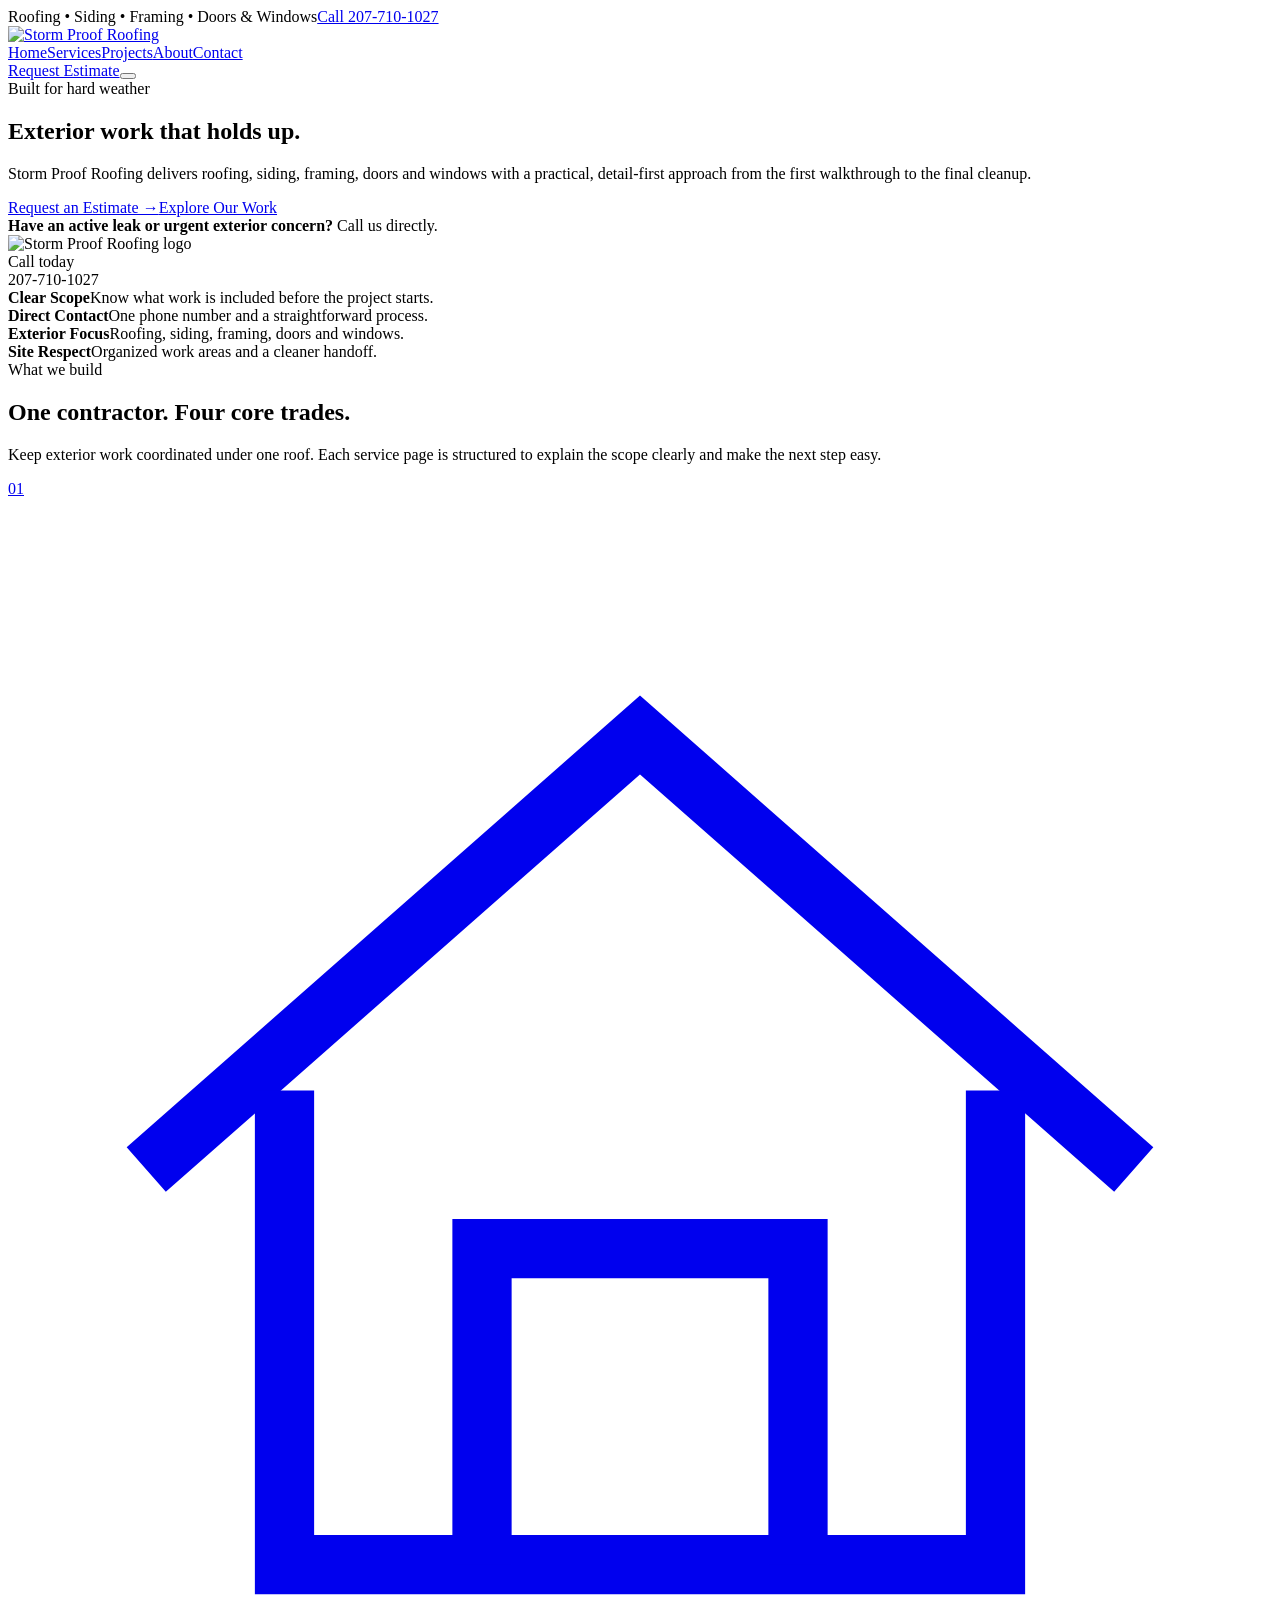
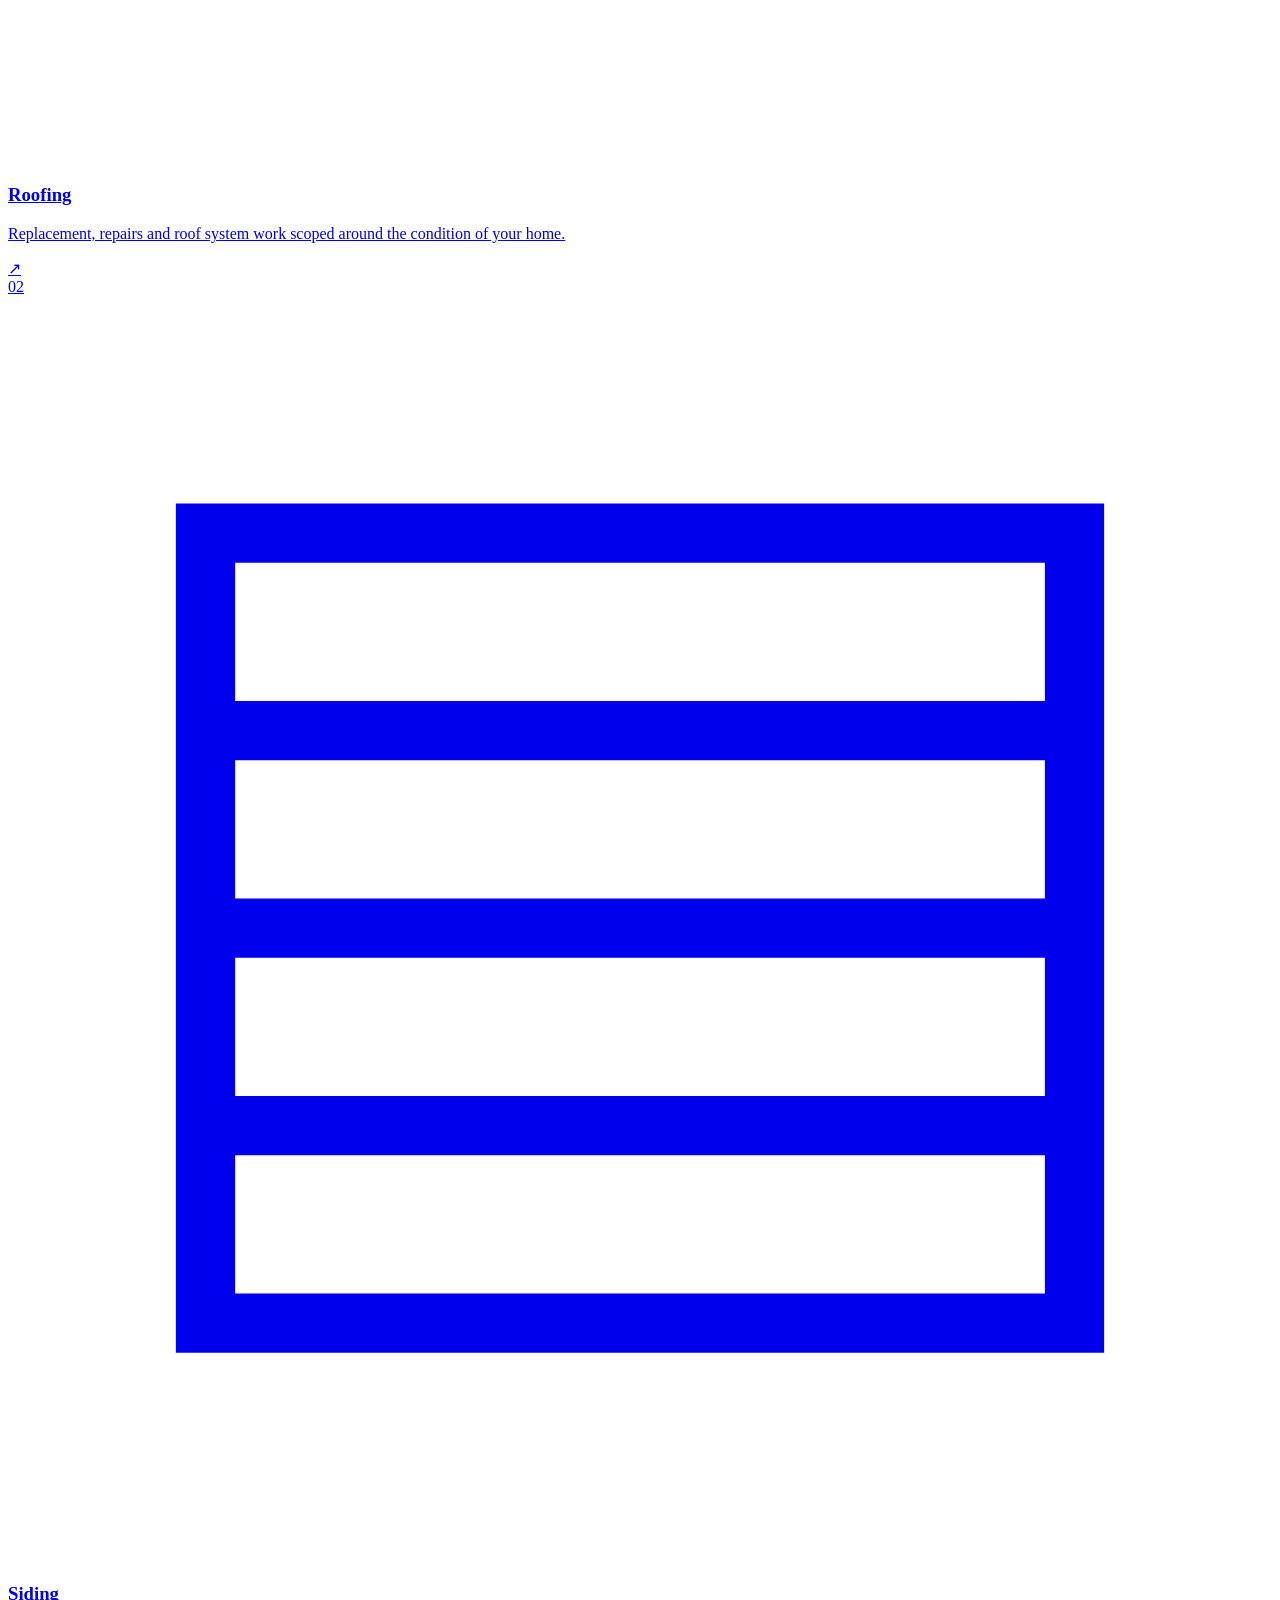
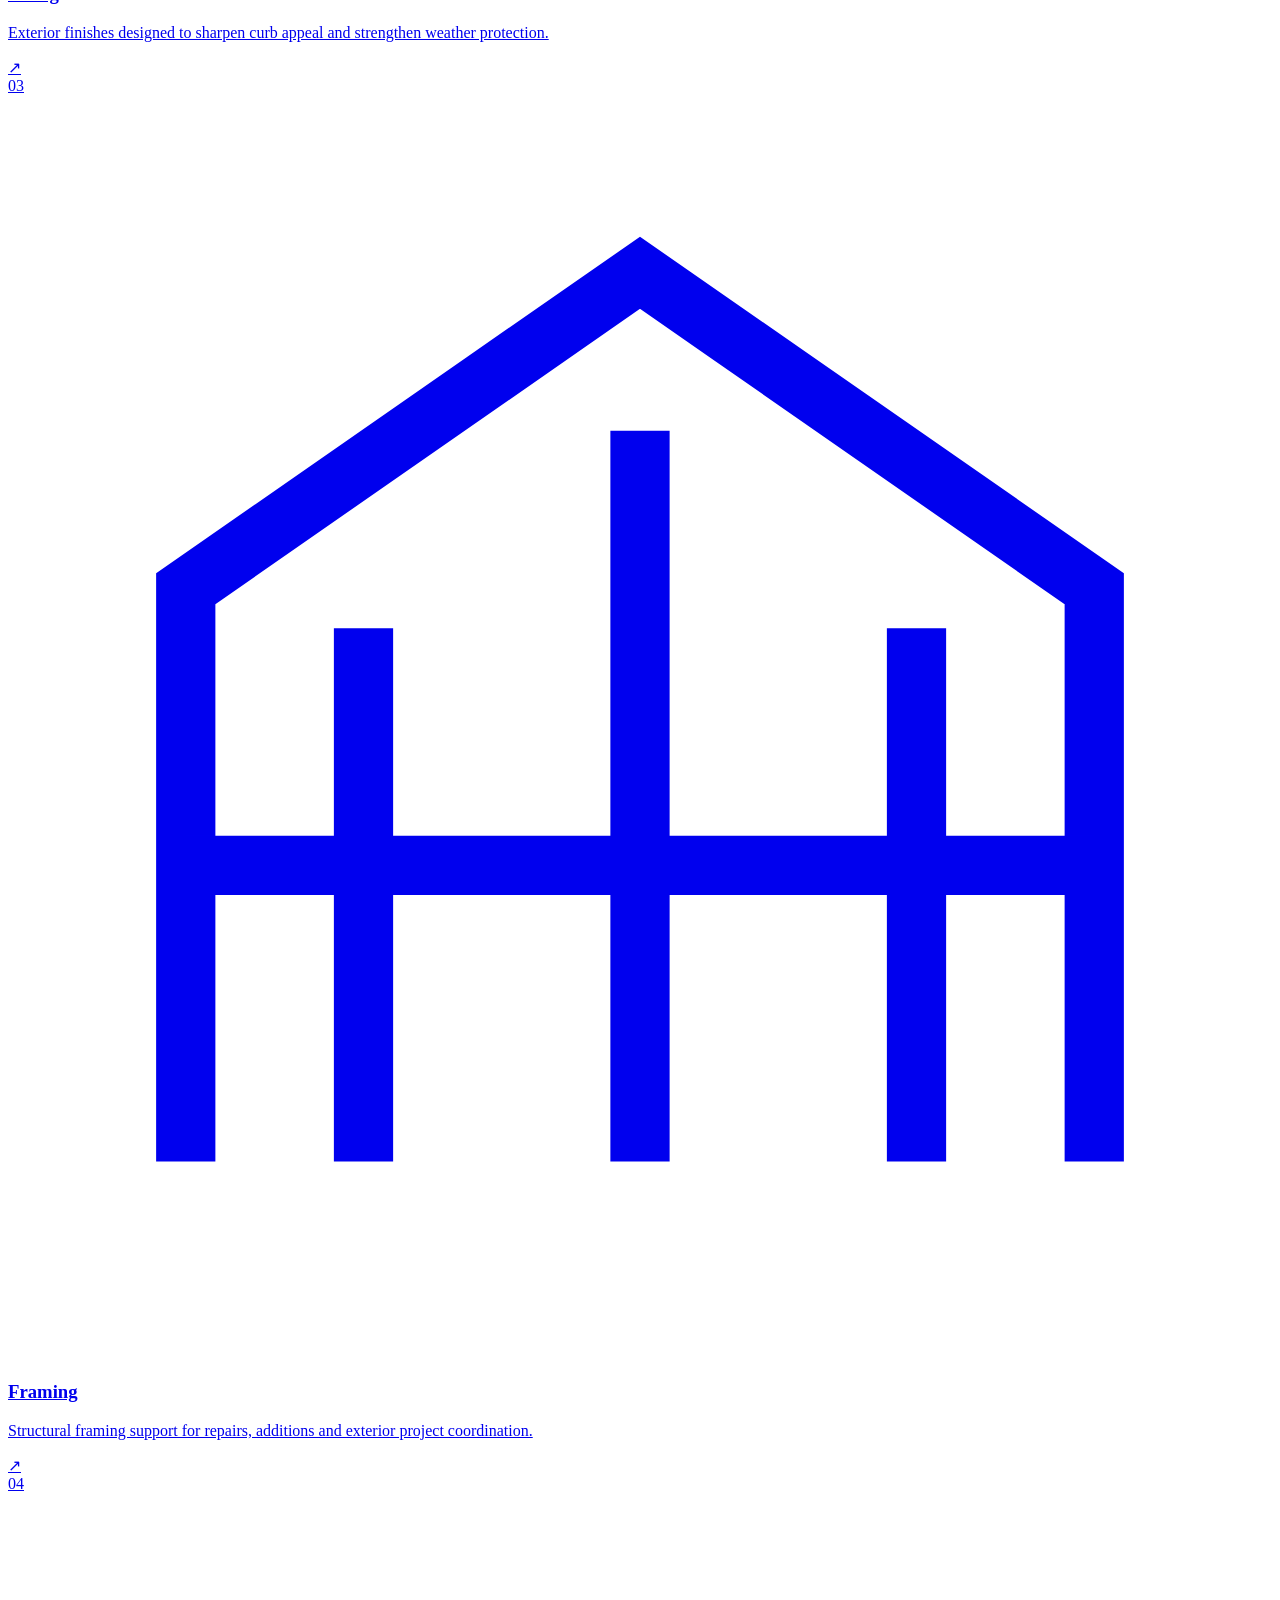
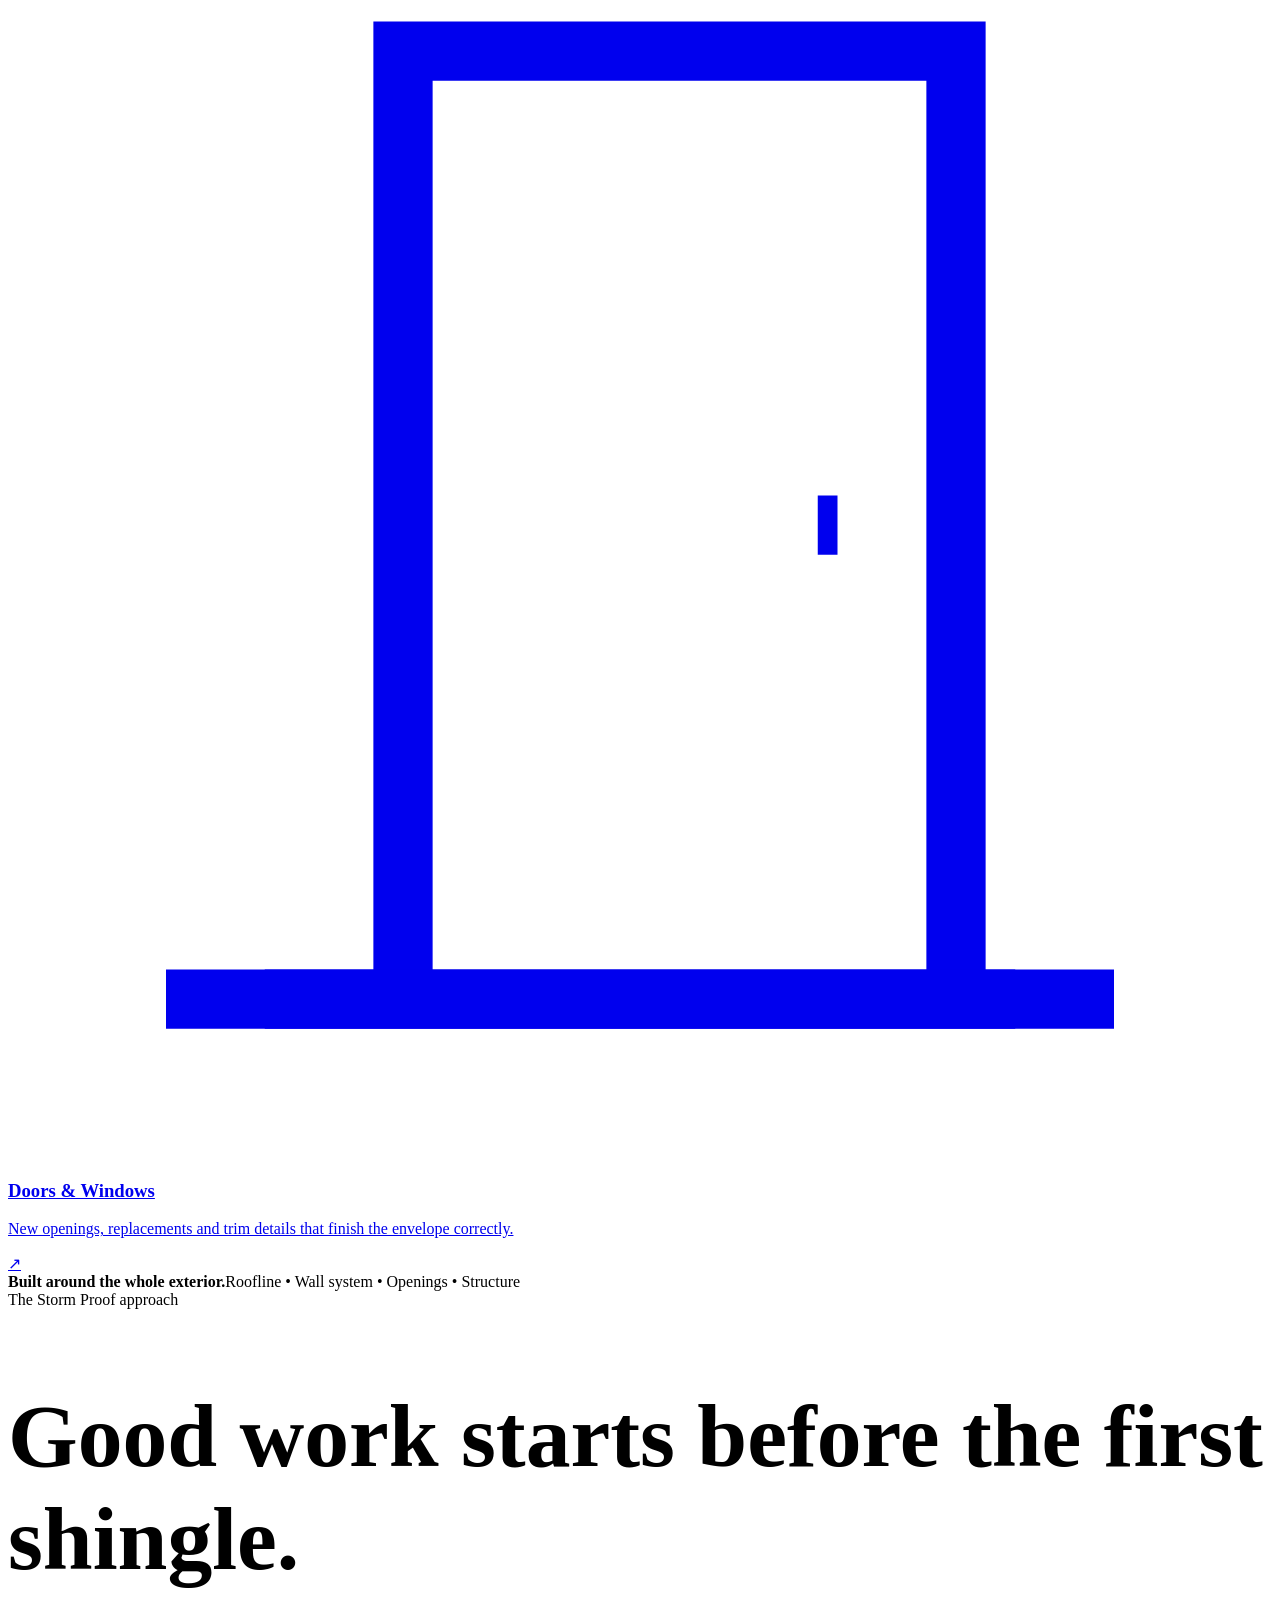
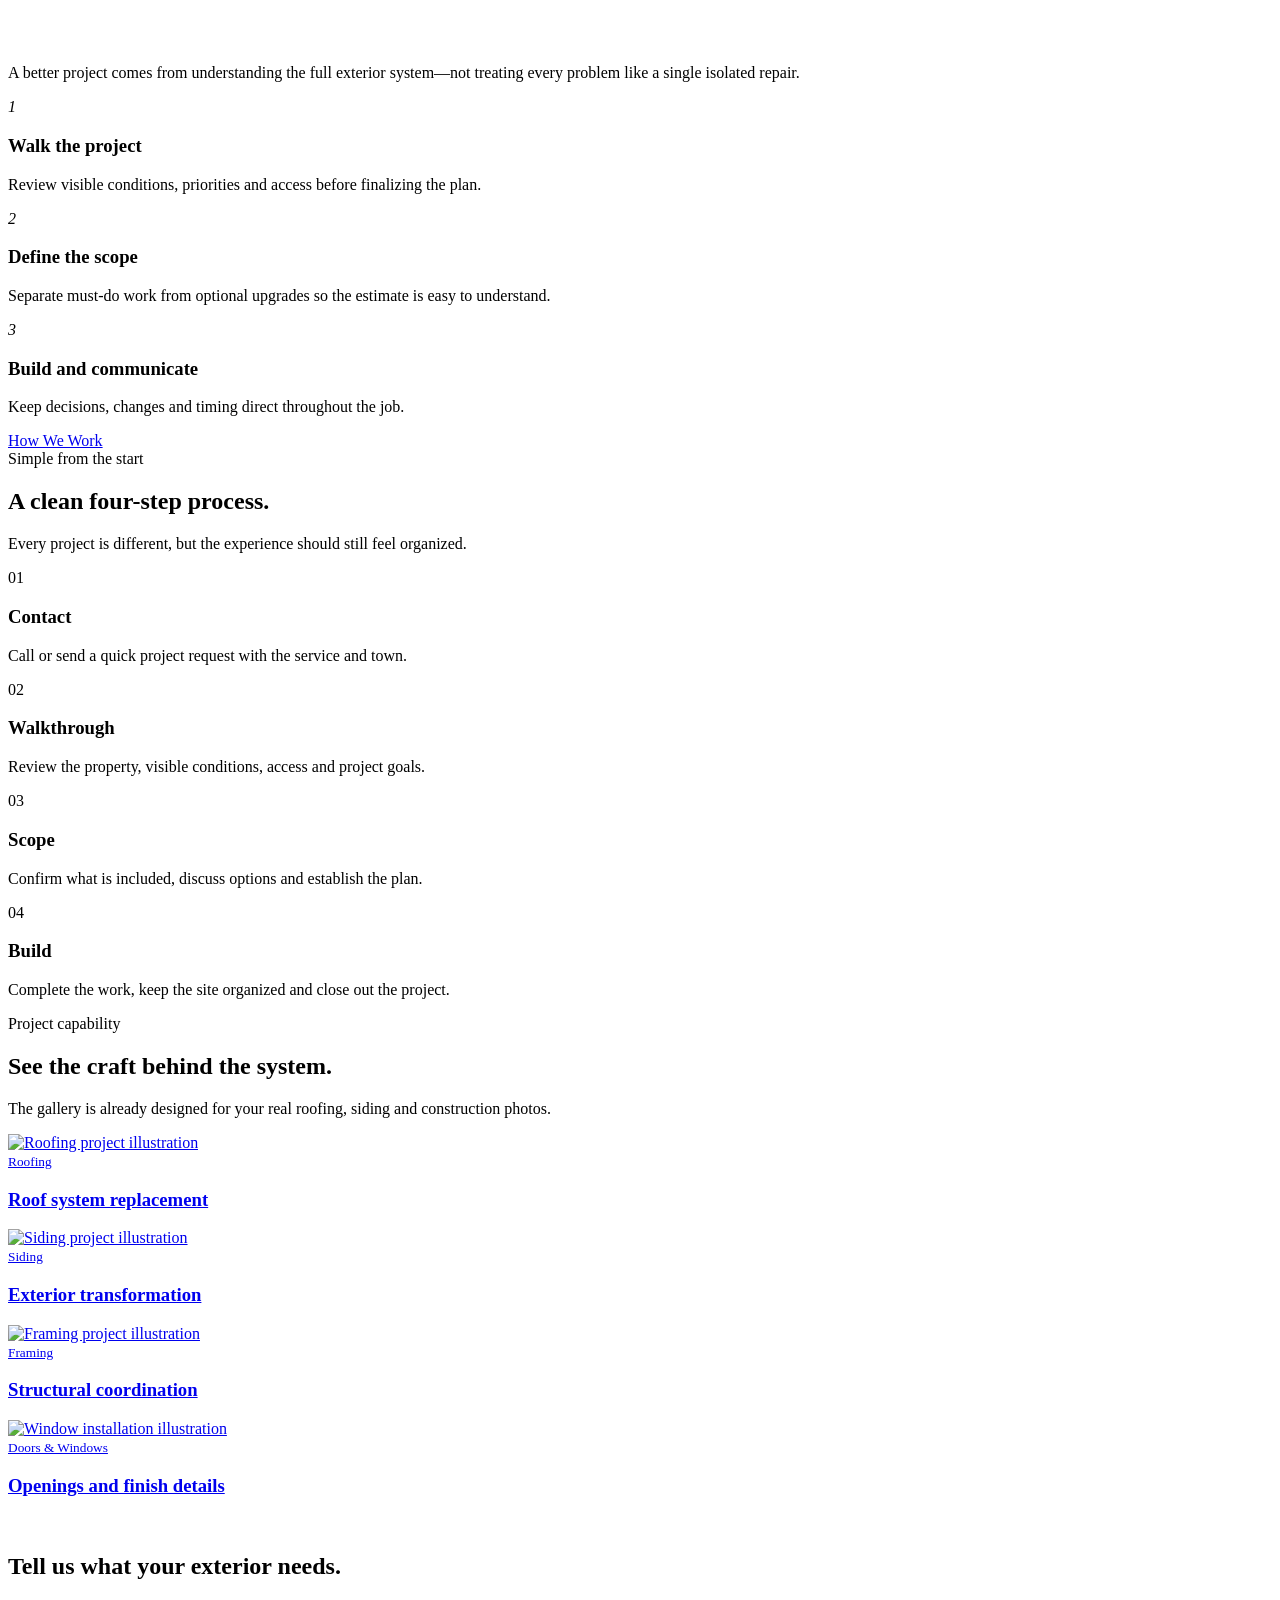
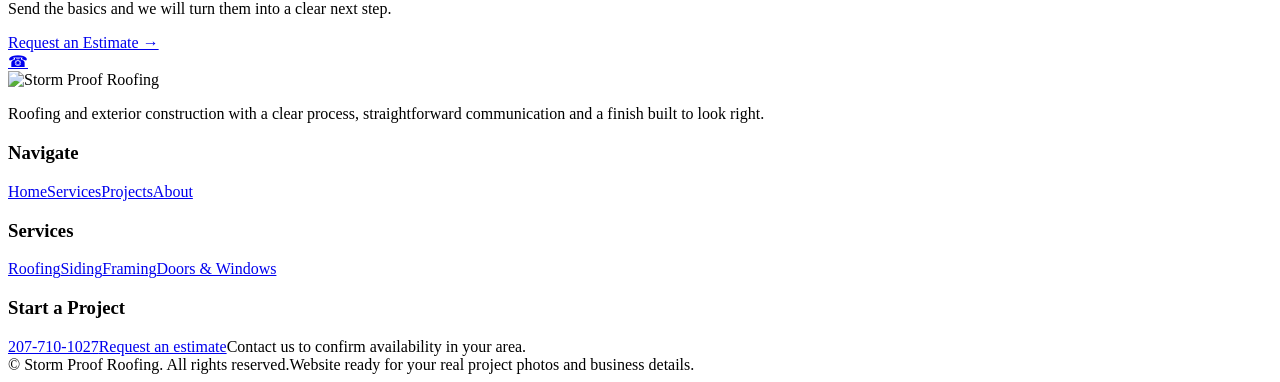
==== index.html @ b7cfe159 "Add files via upload" ====
<!doctype html><html lang="en"><head><meta charset="utf-8"><meta name="viewport" content="width=device-width,initial-scale=1"><meta name="description" content="Storm Proof Roofing — roofing, siding, framing, doors and windows."><title>Storm Proof Roofing | Roofing & Exterior Construction</title><link rel="icon" href="assets/images/favicon.svg" type="image/svg+xml"><link rel="stylesheet" href="assets/css/styles.css"></head><body>
<div class="topbar"><div class="container"><span>Roofing • Siding • Framing • Doors &amp; Windows</span><a href="tel:2077101027">Call 207-710-1027</a></div></div>
<header class="site-header"><div class="container nav">
<a class="brand" href="index.html"><img src="assets/images/storm-proof-logo.png" alt="Storm Proof Roofing"></a>
<nav class="nav-links" aria-label="Primary navigation"><a href="index.html">Home</a><a href="services.html">Services</a><a href="projects.html">Projects</a><a href="about.html">About</a><a href="contact.html">Contact</a></nav>
<div class="nav-cta"><a class="btn btn-primary" href="quote.html">Request Estimate</a><button class="menu-toggle" aria-label="Open menu"><span></span><span></span><span></span></button></div>
</div></header>
<main>
<section class="hero"><div class="container hero-grid"><div class="reveal"><span class="eyebrow">Built for hard weather</span><h1 class="display">Exterior work that <span class="accent">holds up.</span></h1><p class="lead">Storm Proof Roofing delivers roofing, siding, framing, doors and windows with a practical, detail-first approach from the first walkthrough to the final cleanup.</p><div class="hero-actions"><a class="btn btn-primary" href="quote.html">Request an Estimate →</a><a class="btn btn-ghost" href="projects.html">Explore Our Work</a></div><div class="hero-note"><span class="dot"></span><span><b>Have an active leak or urgent exterior concern?</b> Call us directly.</span></div></div><div class="hero-mark reveal"><img src="assets/images/storm-proof-logo.png" alt="Storm Proof Roofing logo"><div class="hero-badge">Call today<br>207-710-1027</div></div></div></section>
<section class="trustbar"><div class="container trust-grid"><div class="trust-item"><strong>Clear Scope</strong><span>Know what work is included before the project starts.</span></div><div class="trust-item"><strong>Direct Contact</strong><span>One phone number and a straightforward process.</span></div><div class="trust-item"><strong>Exterior Focus</strong><span>Roofing, siding, framing, doors and windows.</span></div><div class="trust-item"><strong>Site Respect</strong><span>Organized work areas and a cleaner handoff.</span></div></div></section>
<section class="section"><div class="container"><div class="section-head reveal"><div><span class="eyebrow">What we build</span><h2 class="display">One contractor. <span class="accent">Four core trades.</span></h2></div><p>Keep exterior work coordinated under one roof. Each service page is structured to explain the scope clearly and make the next step easy.</p></div><div class="card-grid">
<a class="service-card reveal" href="services.html#roofing"><div class="number">01</div><svg viewBox="0 0 64 64" fill="none" stroke="currentColor" stroke-width="3"><path d="M7 34 32 12l25 22"/><path d="M14 30v24h36V30"/><path d="M24 54V38h16v16"/></svg><h3>Roofing</h3><p>Replacement, repairs and roof system work scoped around the condition of your home.</p><span class="arrow">↗</span></a>
<a class="service-card reveal" href="services.html#siding"><div class="number">02</div><svg viewBox="0 0 64 64" fill="none" stroke="currentColor" stroke-width="3"><path d="M10 12h44v40H10z"/><path d="M10 22h44M10 32h44M10 42h44"/></svg><h3>Siding</h3><p>Exterior finishes designed to sharpen curb appeal and strengthen weather protection.</p><span class="arrow">↗</span></a>
<a class="service-card reveal" href="services.html#framing"><div class="number">03</div><svg viewBox="0 0 64 64" fill="none" stroke="currentColor" stroke-width="3"><path d="M9 54V25L32 9l23 16v29"/><path d="M18 54V27M32 54V17M46 54V27M9 39h46"/></svg><h3>Framing</h3><p>Structural framing support for repairs, additions and exterior project coordination.</p><span class="arrow">↗</span></a>
<a class="service-card reveal" href="services.html#openings"><div class="number">04</div><svg viewBox="0 0 64 64" fill="none" stroke="currentColor" stroke-width="3"><path d="M13 56h38M20 56V8h28v48"/><path d="M41 32h1"/><path d="M8 56h48"/></svg><h3>Doors &amp; Windows</h3><p>New openings, replacements and trim details that finish the envelope correctly.</p><span class="arrow">↗</span></a>
</div></div></section>
<section class="section-sm"><div class="container split"><div class="visual-panel reveal"><div class="visual-label"><strong>Built around the whole exterior.</strong><span>Roofline • Wall system • Openings • Structure</span></div></div><div class="reveal"><span class="eyebrow">The Storm Proof approach</span><h2 class="display" style="font-size:clamp(3.8rem,7vw,6.5rem)">Good work starts before the first shingle.</h2><p class="muted">A better project comes from understanding the full exterior system—not treating every problem like a single isolated repair.</p><div class="feature-list"><div class="feature"><i>1</i><div><h3>Walk the project</h3><p>Review visible conditions, priorities and access before finalizing the plan.</p></div></div><div class="feature"><i>2</i><div><h3>Define the scope</h3><p>Separate must-do work from optional upgrades so the estimate is easy to understand.</p></div></div><div class="feature"><i>3</i><div><h3>Build and communicate</h3><p>Keep decisions, changes and timing direct throughout the job.</p></div></div></div><a class="btn btn-ghost" href="about.html">How We Work</a></div></div></section>
<section class="section process"><div class="container"><div class="section-head reveal"><div><span class="eyebrow">Simple from the start</span><h2 class="display">A clean four-step process.</h2></div><p>Every project is different, but the experience should still feel organized.</p></div><div class="steps"><div class="step reveal"><div class="step-no">01</div><h3>Contact</h3><p>Call or send a quick project request with the service and town.</p></div><div class="step reveal"><div class="step-no">02</div><h3>Walkthrough</h3><p>Review the property, visible conditions, access and project goals.</p></div><div class="step reveal"><div class="step-no">03</div><h3>Scope</h3><p>Confirm what is included, discuss options and establish the plan.</p></div><div class="step reveal"><div class="step-no">04</div><h3>Build</h3><p>Complete the work, keep the site organized and close out the project.</p></div></div></div></section>
<section class="section"><div class="container"><div class="section-head reveal"><div><span class="eyebrow">Project capability</span><h2 class="display">See the <span class="accent">craft behind the system.</span></h2></div><p>The gallery is already designed for your real roofing, siding and construction photos.</p></div><div class="project-grid"><a href="projects.html" class="project-card large tall reveal"><img src="assets/images/project-roof.svg" alt="Roofing project illustration"><div class="project-copy"><small>Roofing</small><h3>Roof system replacement</h3></div></a><a href="projects.html" class="project-card tall reveal"><img src="assets/images/project-siding.svg" alt="Siding project illustration"><div class="project-copy"><small>Siding</small><h3>Exterior transformation</h3></div></a><a href="projects.html" class="project-card reveal"><img src="assets/images/project-framing.svg" alt="Framing project illustration"><div class="project-copy"><small>Framing</small><h3>Structural coordination</h3></div></a><a href="projects.html" class="project-card large reveal"><img src="assets/images/project-windows.svg" alt="Window installation illustration"><div class="project-copy"><small>Doors &amp; Windows</small><h3>Openings and finish details</h3></div></a></div></div></section>
<section class="section-sm"><div class="container"><div class="callout reveal"><div class="callout-grid"><div><span class="eyebrow" style="color:white">Start with a conversation</span><h2 class="display">Tell us what your exterior needs.</h2><p>Send the basics and we will turn them into a clear next step.</p></div><a class="btn btn-dark" href="quote.html">Request an Estimate →</a></div></div></div></section>
</main>
<a class="floating-call" href="tel:2077101027" aria-label="Call Storm Proof Roofing">☎</a>
<footer class="footer"><div class="container"><div class="footer-grid">
<div><img class="footer-logo" src="assets/images/storm-proof-logo.png" alt="Storm Proof Roofing"><p>Roofing and exterior construction with a clear process, straightforward communication and a finish built to look right.</p></div>
<div><h3>Navigate</h3><div class="footer-links"><a href="index.html">Home</a><a href="services.html">Services</a><a href="projects.html">Projects</a><a href="about.html">About</a></div></div>
<div><h3>Services</h3><div class="footer-links"><a href="services.html#roofing">Roofing</a><a href="services.html#siding">Siding</a><a href="services.html#framing">Framing</a><a href="services.html#openings">Doors &amp; Windows</a></div></div>
<div><h3>Start a Project</h3><div class="footer-links"><a href="tel:2077101027">207-710-1027</a><a href="quote.html">Request an estimate</a><span>Contact us to confirm availability in your area.</span></div></div>
</div><div class="footer-bottom"><span>© <span data-year></span> Storm Proof Roofing. All rights reserved.</span><span>Website ready for your real project photos and business details.</span></div></div></footer>
<script src="assets/js/main.js"></script></body></html>
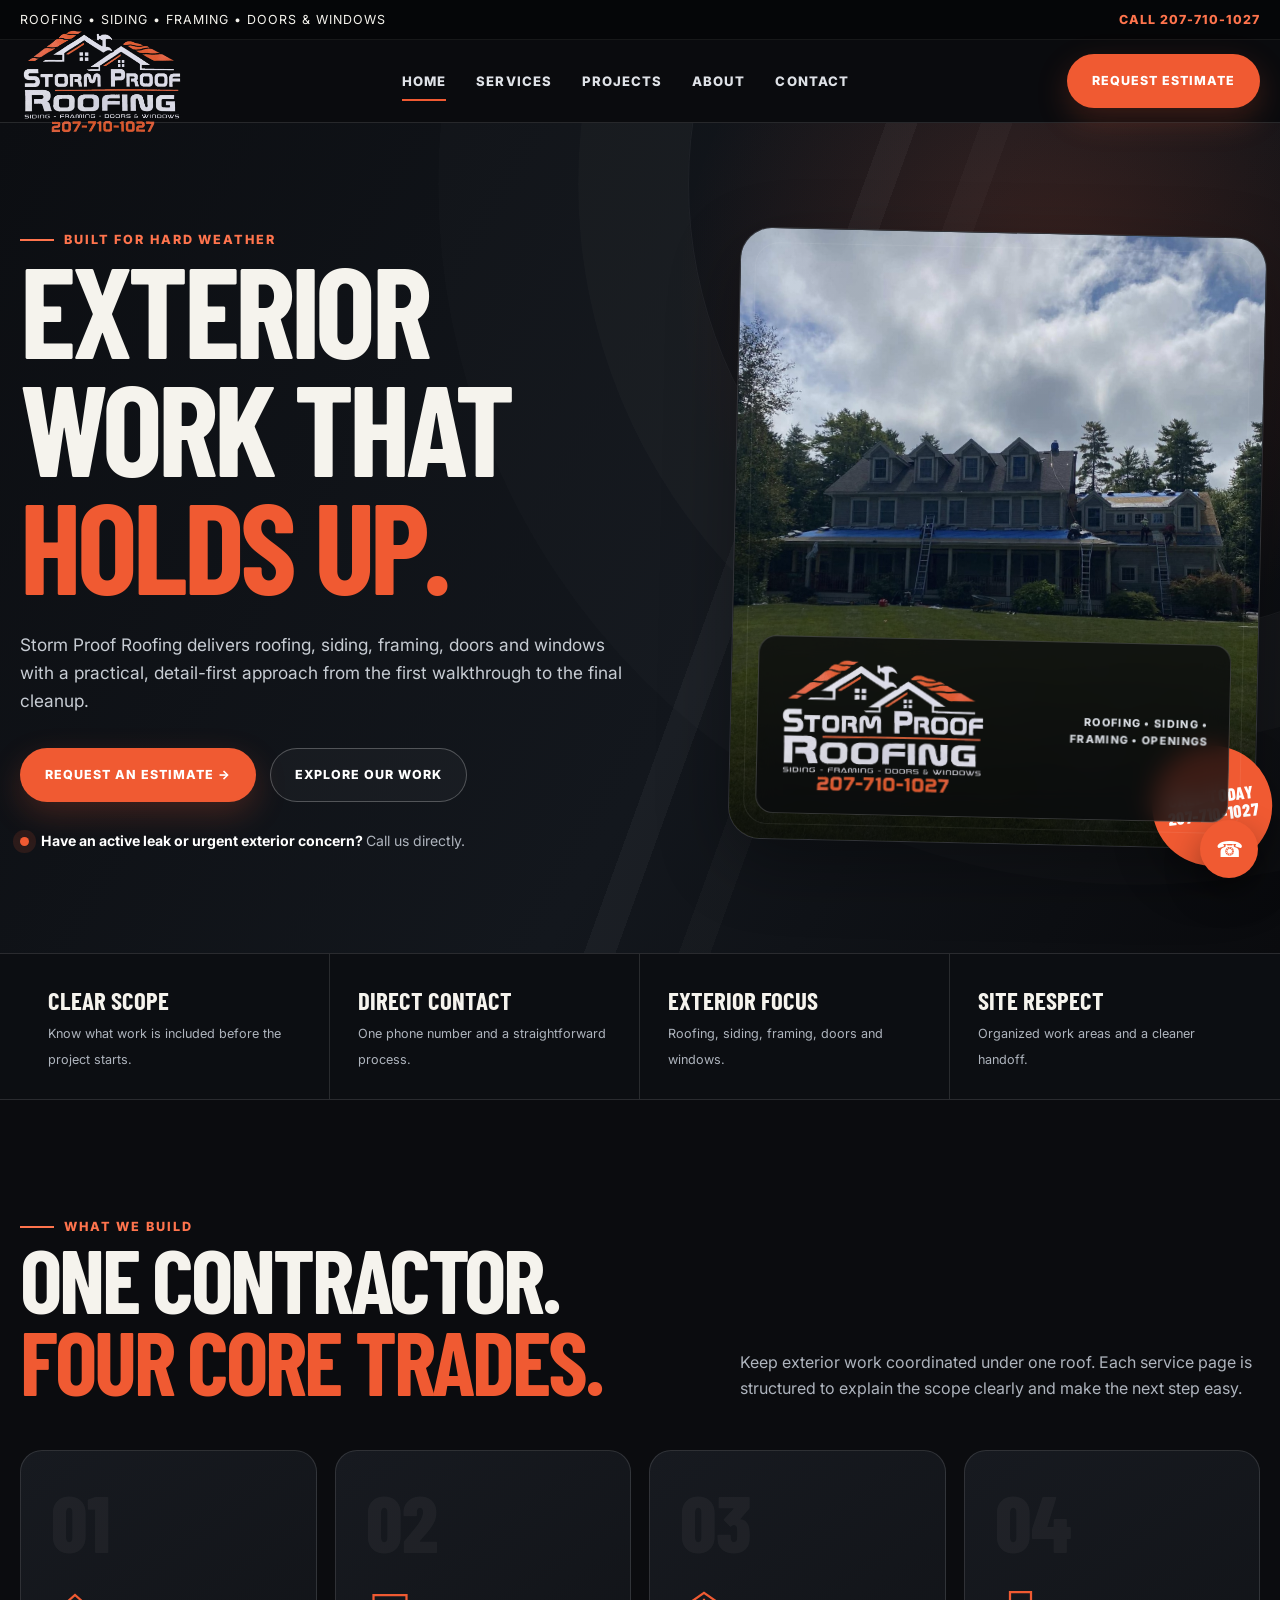
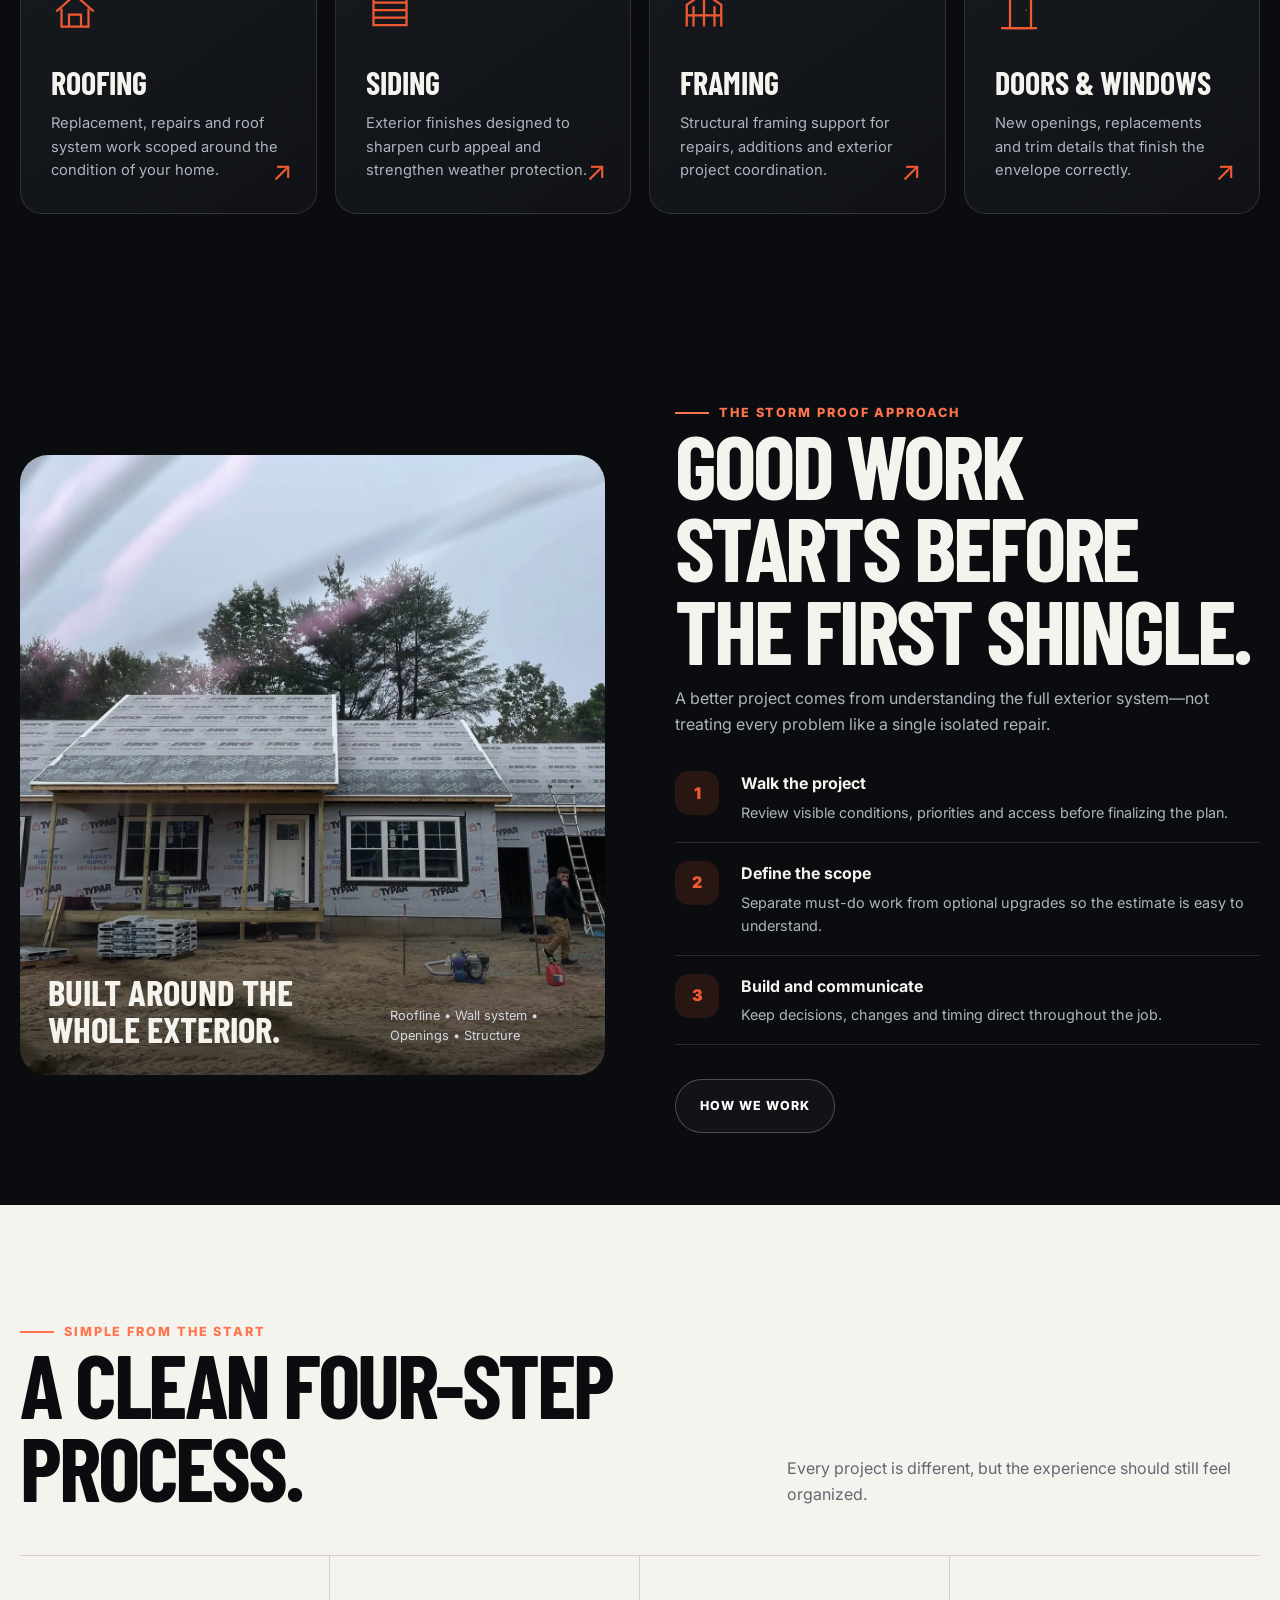
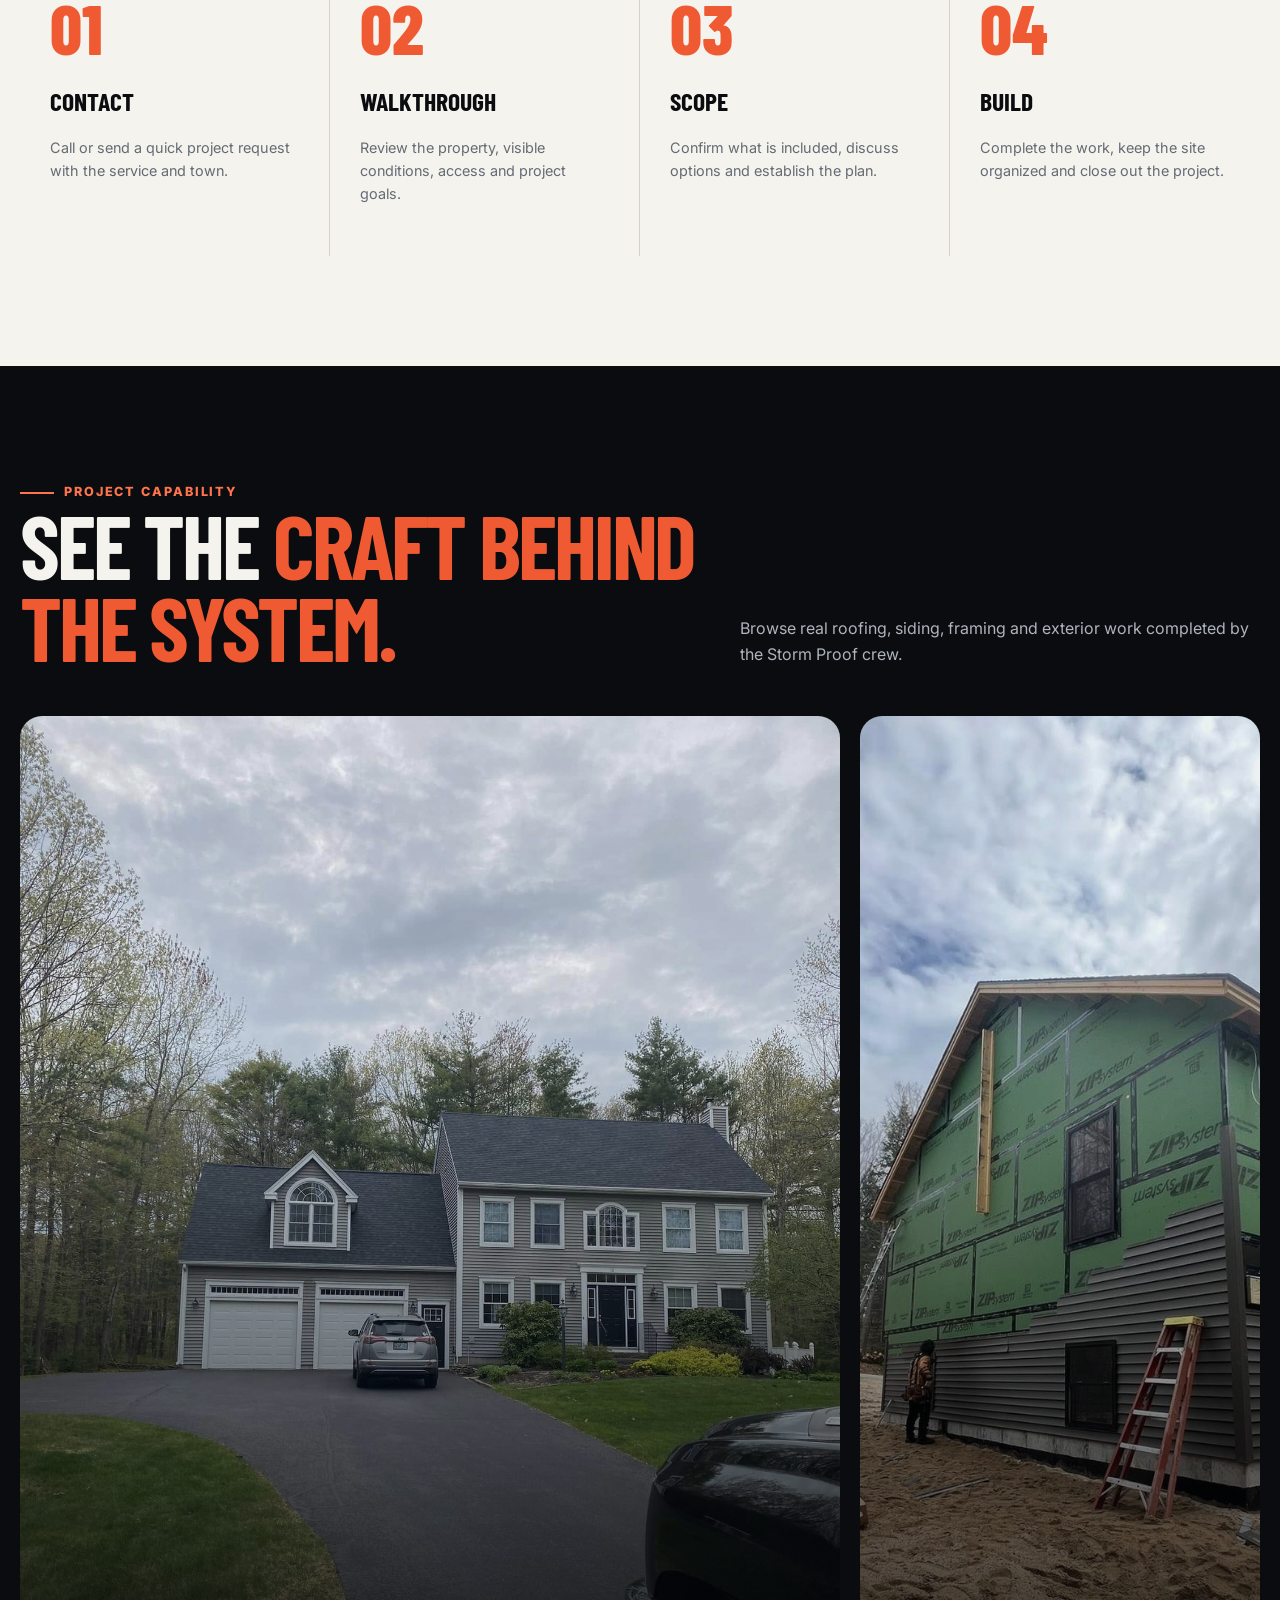
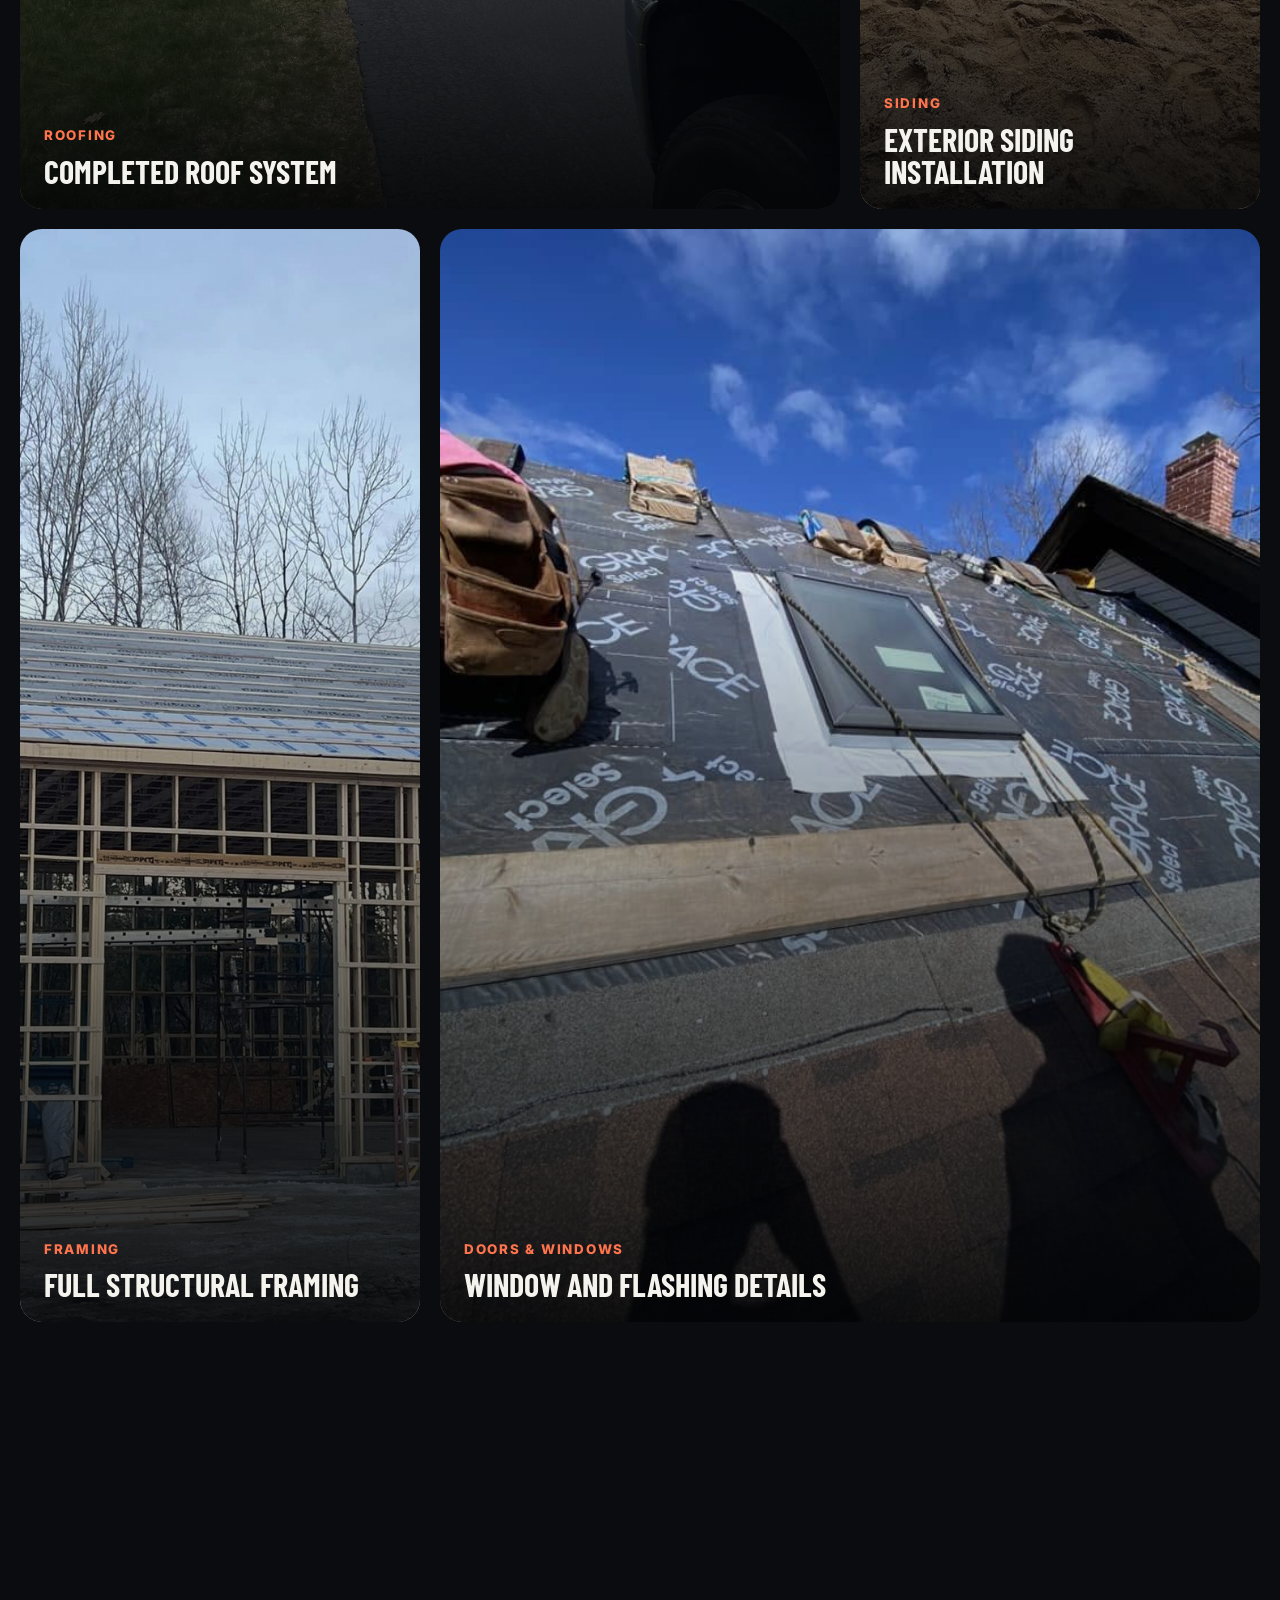
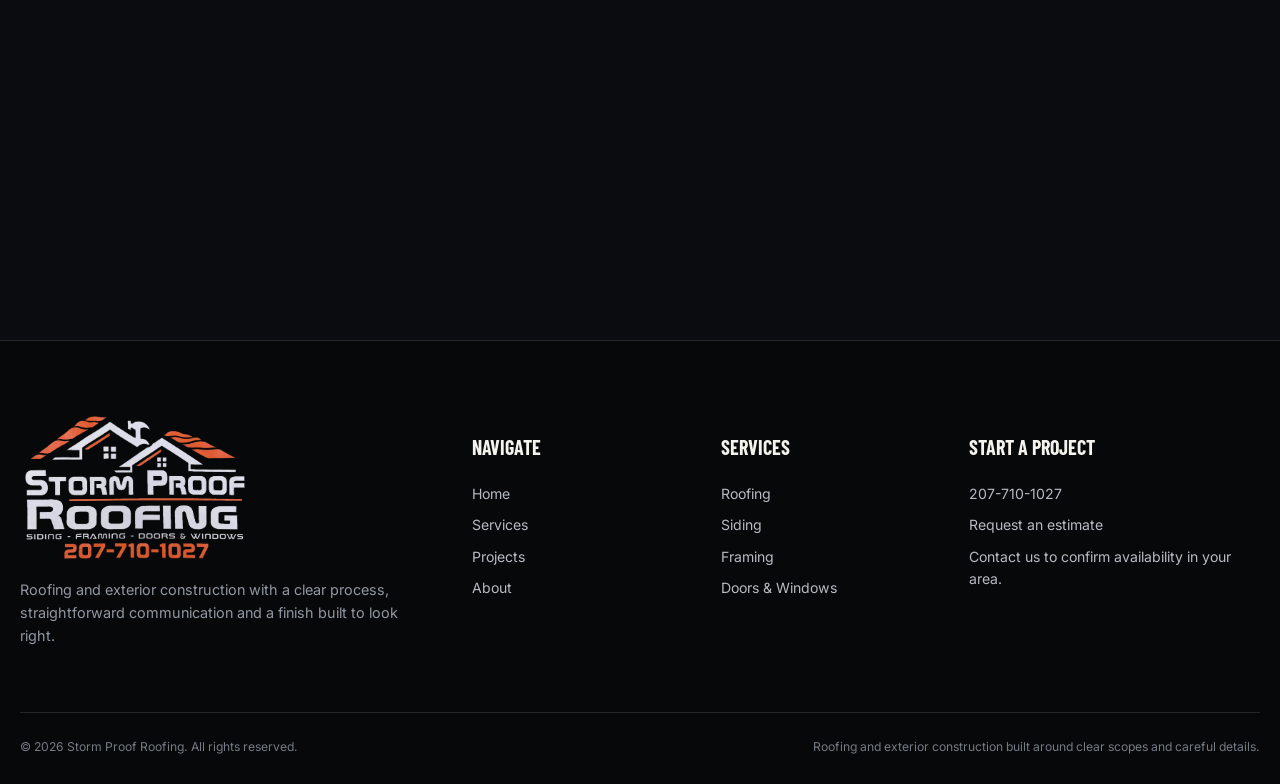
==== commit d704dd31: "Add files via upload" ====
--- a/index.html
+++ b/index.html
@@ -1,29 +1,560 @@
-<!doctype html><html lang="en"><head><meta charset="utf-8"><meta name="viewport" content="width=device-width,initial-scale=1"><meta name="description" content="Storm Proof Roofing — roofing, siding, framing, doors and windows."><title>Storm Proof Roofing | Roofing & Exterior Construction</title><link rel="icon" href="assets/images/favicon.svg" type="image/svg+xml"><link rel="stylesheet" href="assets/css/styles.css"></head><body>
-<div class="topbar"><div class="container"><span>Roofing • Siding • Framing • Doors &amp; Windows</span><a href="tel:2077101027">Call 207-710-1027</a></div></div>
-<header class="site-header"><div class="container nav">
-<a class="brand" href="index.html"><img src="assets/images/storm-proof-logo.png" alt="Storm Proof Roofing"></a>
-<nav class="nav-links" aria-label="Primary navigation"><a href="index.html">Home</a><a href="services.html">Services</a><a href="projects.html">Projects</a><a href="about.html">About</a><a href="contact.html">Contact</a></nav>
-<div class="nav-cta"><a class="btn btn-primary" href="quote.html">Request Estimate</a><button class="menu-toggle" aria-label="Open menu"><span></span><span></span><span></span></button></div>
-</div></header>
-<main>
-<section class="hero"><div class="container hero-grid"><div class="reveal"><span class="eyebrow">Built for hard weather</span><h1 class="display">Exterior work that <span class="accent">holds up.</span></h1><p class="lead">Storm Proof Roofing delivers roofing, siding, framing, doors and windows with a practical, detail-first approach from the first walkthrough to the final cleanup.</p><div class="hero-actions"><a class="btn btn-primary" href="quote.html">Request an Estimate →</a><a class="btn btn-ghost" href="projects.html">Explore Our Work</a></div><div class="hero-note"><span class="dot"></span><span><b>Have an active leak or urgent exterior concern?</b> Call us directly.</span></div></div><div class="hero-mark reveal"><img src="assets/images/storm-proof-logo.png" alt="Storm Proof Roofing logo"><div class="hero-badge">Call today<br>207-710-1027</div></div></div></section>
-<section class="trustbar"><div class="container trust-grid"><div class="trust-item"><strong>Clear Scope</strong><span>Know what work is included before the project starts.</span></div><div class="trust-item"><strong>Direct Contact</strong><span>One phone number and a straightforward process.</span></div><div class="trust-item"><strong>Exterior Focus</strong><span>Roofing, siding, framing, doors and windows.</span></div><div class="trust-item"><strong>Site Respect</strong><span>Organized work areas and a cleaner handoff.</span></div></div></section>
-<section class="section"><div class="container"><div class="section-head reveal"><div><span class="eyebrow">What we build</span><h2 class="display">One contractor. <span class="accent">Four core trades.</span></h2></div><p>Keep exterior work coordinated under one roof. Each service page is structured to explain the scope clearly and make the next step easy.</p></div><div class="card-grid">
-<a class="service-card reveal" href="services.html#roofing"><div class="number">01</div><svg viewBox="0 0 64 64" fill="none" stroke="currentColor" stroke-width="3"><path d="M7 34 32 12l25 22"/><path d="M14 30v24h36V30"/><path d="M24 54V38h16v16"/></svg><h3>Roofing</h3><p>Replacement, repairs and roof system work scoped around the condition of your home.</p><span class="arrow">↗</span></a>
-<a class="service-card reveal" href="services.html#siding"><div class="number">02</div><svg viewBox="0 0 64 64" fill="none" stroke="currentColor" stroke-width="3"><path d="M10 12h44v40H10z"/><path d="M10 22h44M10 32h44M10 42h44"/></svg><h3>Siding</h3><p>Exterior finishes designed to sharpen curb appeal and strengthen weather protection.</p><span class="arrow">↗</span></a>
-<a class="service-card reveal" href="services.html#framing"><div class="number">03</div><svg viewBox="0 0 64 64" fill="none" stroke="currentColor" stroke-width="3"><path d="M9 54V25L32 9l23 16v29"/><path d="M18 54V27M32 54V17M46 54V27M9 39h46"/></svg><h3>Framing</h3><p>Structural framing support for repairs, additions and exterior project coordination.</p><span class="arrow">↗</span></a>
-<a class="service-card reveal" href="services.html#openings"><div class="number">04</div><svg viewBox="0 0 64 64" fill="none" stroke="currentColor" stroke-width="3"><path d="M13 56h38M20 56V8h28v48"/><path d="M41 32h1"/><path d="M8 56h48"/></svg><h3>Doors &amp; Windows</h3><p>New openings, replacements and trim details that finish the envelope correctly.</p><span class="arrow">↗</span></a>
-</div></div></section>
-<section class="section-sm"><div class="container split"><div class="visual-panel reveal"><div class="visual-label"><strong>Built around the whole exterior.</strong><span>Roofline • Wall system • Openings • Structure</span></div></div><div class="reveal"><span class="eyebrow">The Storm Proof approach</span><h2 class="display" style="font-size:clamp(3.8rem,7vw,6.5rem)">Good work starts before the first shingle.</h2><p class="muted">A better project comes from understanding the full exterior system—not treating every problem like a single isolated repair.</p><div class="feature-list"><div class="feature"><i>1</i><div><h3>Walk the project</h3><p>Review visible conditions, priorities and access before finalizing the plan.</p></div></div><div class="feature"><i>2</i><div><h3>Define the scope</h3><p>Separate must-do work from optional upgrades so the estimate is easy to understand.</p></div></div><div class="feature"><i>3</i><div><h3>Build and communicate</h3><p>Keep decisions, changes and timing direct throughout the job.</p></div></div></div><a class="btn btn-ghost" href="about.html">How We Work</a></div></div></section>
-<section class="section process"><div class="container"><div class="section-head reveal"><div><span class="eyebrow">Simple from the start</span><h2 class="display">A clean four-step process.</h2></div><p>Every project is different, but the experience should still feel organized.</p></div><div class="steps"><div class="step reveal"><div class="step-no">01</div><h3>Contact</h3><p>Call or send a quick project request with the service and town.</p></div><div class="step reveal"><div class="step-no">02</div><h3>Walkthrough</h3><p>Review the property, visible conditions, access and project goals.</p></div><div class="step reveal"><div class="step-no">03</div><h3>Scope</h3><p>Confirm what is included, discuss options and establish the plan.</p></div><div class="step reveal"><div class="step-no">04</div><h3>Build</h3><p>Complete the work, keep the site organized and close out the project.</p></div></div></div></section>
-<section class="section"><div class="container"><div class="section-head reveal"><div><span class="eyebrow">Project capability</span><h2 class="display">See the <span class="accent">craft behind the system.</span></h2></div><p>The gallery is already designed for your real roofing, siding and construction photos.</p></div><div class="project-grid"><a href="projects.html" class="project-card large tall reveal"><img src="assets/images/project-roof.svg" alt="Roofing project illustration"><div class="project-copy"><small>Roofing</small><h3>Roof system replacement</h3></div></a><a href="projects.html" class="project-card tall reveal"><img src="assets/images/project-siding.svg" alt="Siding project illustration"><div class="project-copy"><small>Siding</small><h3>Exterior transformation</h3></div></a><a href="projects.html" class="project-card reveal"><img src="assets/images/project-framing.svg" alt="Framing project illustration"><div class="project-copy"><small>Framing</small><h3>Structural coordination</h3></div></a><a href="projects.html" class="project-card large reveal"><img src="assets/images/project-windows.svg" alt="Window installation illustration"><div class="project-copy"><small>Doors &amp; Windows</small><h3>Openings and finish details</h3></div></a></div></div></section>
-<section class="section-sm"><div class="container"><div class="callout reveal"><div class="callout-grid"><div><span class="eyebrow" style="color:white">Start with a conversation</span><h2 class="display">Tell us what your exterior needs.</h2><p>Send the basics and we will turn them into a clear next step.</p></div><a class="btn btn-dark" href="quote.html">Request an Estimate →</a></div></div></div></section>
-</main>
-<a class="floating-call" href="tel:2077101027" aria-label="Call Storm Proof Roofing">☎</a>
-<footer class="footer"><div class="container"><div class="footer-grid">
-<div><img class="footer-logo" src="assets/images/storm-proof-logo.png" alt="Storm Proof Roofing"><p>Roofing and exterior construction with a clear process, straightforward communication and a finish built to look right.</p></div>
-<div><h3>Navigate</h3><div class="footer-links"><a href="index.html">Home</a><a href="services.html">Services</a><a href="projects.html">Projects</a><a href="about.html">About</a></div></div>
-<div><h3>Services</h3><div class="footer-links"><a href="services.html#roofing">Roofing</a><a href="services.html#siding">Siding</a><a href="services.html#framing">Framing</a><a href="services.html#openings">Doors &amp; Windows</a></div></div>
-<div><h3>Start a Project</h3><div class="footer-links"><a href="tel:2077101027">207-710-1027</a><a href="quote.html">Request an estimate</a><span>Contact us to confirm availability in your area.</span></div></div>
-</div><div class="footer-bottom"><span>© <span data-year></span> Storm Proof Roofing. All rights reserved.</span><span>Website ready for your real project photos and business details.</span></div></div></footer>
-<script src="assets/js/main.js"></script></body></html>+<!DOCTYPE html>
+<html lang="en">
+ <head>
+  <meta charset="utf-8"/>
+  <meta content="width=device-width,initial-scale=1" name="viewport"/>
+  <meta content="Storm Proof Roofing &mdash; roofing, siding, framing, doors and windows." name="description"/>
+  <title>
+   Storm Proof Roofing | Roofing &amp; Exterior Construction
+  </title>
+  <link href="assets/images/favicon.svg" rel="icon" type="image/svg+xml"/>
+  <link href="assets/css/styles.css" rel="stylesheet"/>
+ </head>
+ <body>
+  <div class="topbar">
+   <div class="container">
+    <span>
+     Roofing &bull; Siding &bull; Framing &bull; Doors &amp; Windows
+    </span>
+    <a href="tel:2077101027">
+     Call 207-710-1027
+    </a>
+   </div>
+  </div>
+  <header class="site-header">
+   <div class="container nav">
+    <a class="brand" href="index.html">
+     <img alt="Storm Proof Roofing" src="assets/images/storm-proof-logo.png"/>
+    </a>
+    <nav aria-label="Primary navigation" class="nav-links">
+     <a href="index.html">
+      Home
+     </a>
+     <a href="services.html">
+      Services
+     </a>
+     <a href="projects.html">
+      Projects
+     </a>
+     <a href="about.html">
+      About
+     </a>
+     <a href="contact.html">
+      Contact
+     </a>
+    </nav>
+    <div class="nav-cta">
+     <a class="btn btn-primary" href="quote.html">
+      Request Estimate
+     </a>
+     <button aria-label="Open menu" class="menu-toggle">
+      <span>
+      </span>
+      <span>
+      </span>
+      <span>
+      </span>
+     </button>
+    </div>
+   </div>
+  </header>
+  <main>
+   <section class="hero">
+    <div class="container hero-grid">
+     <div class="reveal">
+      <span class="eyebrow">
+       Built for hard weather
+      </span>
+      <h1 class="display">
+       Exterior work that
+       <span class="accent">
+        holds up.
+       </span>
+      </h1>
+      <p class="lead">
+       Storm Proof Roofing delivers roofing, siding, framing, doors and windows with a practical, detail-first approach from the first walkthrough to the final cleanup.
+      </p>
+      <div class="hero-actions">
+       <a class="btn btn-primary" href="quote.html">
+        Request an Estimate &rarr;
+       </a>
+       <a class="btn btn-ghost" href="projects.html">
+        Explore Our Work
+       </a>
+      </div>
+      <div class="hero-note">
+       <span class="dot">
+       </span>
+       <span>
+        <b>
+         Have an active leak or urgent exterior concern?
+        </b>
+        Call us directly.
+       </span>
+      </div>
+     </div>
+     <div class="hero-mark reveal photo-card">
+      <img alt="Completed residential roofing project" class="hero-photo" fetchpriority="high" src="assets/images/projects/large-residential-roof.jpg"/>
+      <div class="hero-photo-shade">
+      </div>
+      <div class="hero-logo-chip">
+       <img alt="Storm Proof Roofing" src="assets/images/storm-proof-logo.png"/>
+       <span>
+        Roofing &bull; Siding &bull; Framing &bull; Openings
+       </span>
+      </div>
+      <div class="hero-badge">
+       Call today
+       <br/>
+       207-710-1027
+      </div>
+     </div>
+    </div>
+   </section>
+   <section class="trustbar">
+    <div class="container trust-grid">
+     <div class="trust-item">
+      <strong>
+       Clear Scope
+      </strong>
+      <span>
+       Know what work is included before the project starts.
+      </span>
+     </div>
+     <div class="trust-item">
+      <strong>
+       Direct Contact
+      </strong>
+      <span>
+       One phone number and a straightforward process.
+      </span>
+     </div>
+     <div class="trust-item">
+      <strong>
+       Exterior Focus
+      </strong>
+      <span>
+       Roofing, siding, framing, doors and windows.
+      </span>
+     </div>
+     <div class="trust-item">
+      <strong>
+       Site Respect
+      </strong>
+      <span>
+       Organized work areas and a cleaner handoff.
+      </span>
+     </div>
+    </div>
+   </section>
+   <section class="section">
+    <div class="container">
+     <div class="section-head reveal">
+      <div>
+       <span class="eyebrow">
+        What we build
+       </span>
+       <h2 class="display">
+        One contractor.
+        <span class="accent">
+         Four core trades.
+        </span>
+       </h2>
+      </div>
+      <p>
+       Keep exterior work coordinated under one roof. Each service page is structured to explain the scope clearly and make the next step easy.
+      </p>
+     </div>
+     <div class="card-grid">
+      <a class="service-card reveal" href="services.html#roofing">
+       <div class="number">
+        01
+       </div>
+       <svg fill="none" stroke="currentColor" stroke-width="3" viewbox="0 0 64 64">
+        <path d="M7 34 32 12l25 22">
+        </path>
+        <path d="M14 30v24h36V30">
+        </path>
+        <path d="M24 54V38h16v16">
+        </path>
+       </svg>
+       <h3>
+        Roofing
+       </h3>
+       <p>
+        Replacement, repairs and roof system work scoped around the condition of your home.
+       </p>
+       <span class="arrow">
+        &nearrow;
+       </span>
+      </a>
+      <a class="service-card reveal" href="services.html#siding">
+       <div class="number">
+        02
+       </div>
+       <svg fill="none" stroke="currentColor" stroke-width="3" viewbox="0 0 64 64">
+        <path d="M10 12h44v40H10z">
+        </path>
+        <path d="M10 22h44M10 32h44M10 42h44">
+        </path>
+       </svg>
+       <h3>
+        Siding
+       </h3>
+       <p>
+        Exterior finishes designed to sharpen curb appeal and strengthen weather protection.
+       </p>
+       <span class="arrow">
+        &nearrow;
+       </span>
+      </a>
+      <a class="service-card reveal" href="services.html#framing">
+       <div class="number">
+        03
+       </div>
+       <svg fill="none" stroke="currentColor" stroke-width="3" viewbox="0 0 64 64">
+        <path d="M9 54V25L32 9l23 16v29">
+        </path>
+        <path d="M18 54V27M32 54V17M46 54V27M9 39h46">
+        </path>
+       </svg>
+       <h3>
+        Framing
+       </h3>
+       <p>
+        Structural framing support for repairs, additions and exterior project coordination.
+       </p>
+       <span class="arrow">
+        &nearrow;
+       </span>
+      </a>
+      <a class="service-card reveal" href="services.html#openings">
+       <div class="number">
+        04
+       </div>
+       <svg fill="none" stroke="currentColor" stroke-width="3" viewbox="0 0 64 64">
+        <path d="M13 56h38M20 56V8h28v48">
+        </path>
+        <path d="M41 32h1">
+        </path>
+        <path d="M8 56h48">
+        </path>
+       </svg>
+       <h3>
+        Doors &amp; Windows
+       </h3>
+       <p>
+        New openings, replacements and trim details that finish the envelope correctly.
+       </p>
+       <span class="arrow">
+        &nearrow;
+       </span>
+      </a>
+     </div>
+    </div>
+   </section>
+   <section class="section-sm">
+    <div class="container split">
+     <div class="visual-panel reveal">
+      <div class="visual-label">
+       <strong>
+        Built around the whole exterior.
+       </strong>
+       <span>
+        Roofline &bull; Wall system &bull; Openings &bull; Structure
+       </span>
+      </div>
+     </div>
+     <div class="reveal">
+      <span class="eyebrow">
+       The Storm Proof approach
+      </span>
+      <h2 class="display" style="font-size:clamp(3.8rem,7vw,6.5rem)">
+       Good work starts before the first shingle.
+      </h2>
+      <p class="muted">
+       A better project comes from understanding the full exterior system&mdash;not treating every problem like a single isolated repair.
+      </p>
+      <div class="feature-list">
+       <div class="feature">
+        <i>
+         1
+        </i>
+        <div>
+         <h3>
+          Walk the project
+         </h3>
+         <p>
+          Review visible conditions, priorities and access before finalizing the plan.
+         </p>
+        </div>
+       </div>
+       <div class="feature">
+        <i>
+         2
+        </i>
+        <div>
+         <h3>
+          Define the scope
+         </h3>
+         <p>
+          Separate must-do work from optional upgrades so the estimate is easy to understand.
+         </p>
+        </div>
+       </div>
+       <div class="feature">
+        <i>
+         3
+        </i>
+        <div>
+         <h3>
+          Build and communicate
+         </h3>
+         <p>
+          Keep decisions, changes and timing direct throughout the job.
+         </p>
+        </div>
+       </div>
+      </div>
+      <a class="btn btn-ghost" href="about.html">
+       How We Work
+      </a>
+     </div>
+    </div>
+   </section>
+   <section class="section process">
+    <div class="container">
+     <div class="section-head reveal">
+      <div>
+       <span class="eyebrow">
+        Simple from the start
+       </span>
+       <h2 class="display">
+        A clean four-step process.
+       </h2>
+      </div>
+      <p>
+       Every project is different, but the experience should still feel organized.
+      </p>
+     </div>
+     <div class="steps">
+      <div class="step reveal">
+       <div class="step-no">
+        01
+       </div>
+       <h3>
+        Contact
+       </h3>
+       <p>
+        Call or send a quick project request with the service and town.
+       </p>
+      </div>
+      <div class="step reveal">
+       <div class="step-no">
+        02
+       </div>
+       <h3>
+        Walkthrough
+       </h3>
+       <p>
+        Review the property, visible conditions, access and project goals.
+       </p>
+      </div>
+      <div class="step reveal">
+       <div class="step-no">
+        03
+       </div>
+       <h3>
+        Scope
+       </h3>
+       <p>
+        Confirm what is included, discuss options and establish the plan.
+       </p>
+      </div>
+      <div class="step reveal">
+       <div class="step-no">
+        04
+       </div>
+       <h3>
+        Build
+       </h3>
+       <p>
+        Complete the work, keep the site organized and close out the project.
+       </p>
+      </div>
+     </div>
+    </div>
+   </section>
+   <section class="section">
+    <div class="container">
+     <div class="section-head reveal">
+      <div>
+       <span class="eyebrow">
+        Project capability
+       </span>
+       <h2 class="display">
+        See the
+        <span class="accent">
+         craft behind the system.
+        </span>
+       </h2>
+      </div>
+      <p>
+       Browse real roofing, siding, framing and exterior work completed by the Storm Proof crew.
+      </p>
+     </div>
+     <div class="project-grid">
+      <a class="project-card large tall reveal" href="projects.html">
+       <img alt="Completed asphalt shingle roof" loading="lazy" src="assets/images/projects/completed-asphalt-roof.jpg"/>
+       <div class="project-copy">
+        <small>
+         Roofing
+        </small>
+        <h3>
+         Completed roof system
+        </h3>
+       </div>
+      </a>
+      <a class="project-card tall reveal" href="projects.html">
+       <img alt="Exterior siding installation in progress" loading="lazy" src="assets/images/projects/exterior-siding-progress.jpg"/>
+       <div class="project-copy">
+        <small>
+         Siding
+        </small>
+        <h3>
+         Exterior siding installation
+        </h3>
+       </div>
+      </a>
+      <a class="project-card reveal" href="projects.html">
+       <img alt="Full building framing project" loading="lazy" src="assets/images/projects/full-building-framing.jpg"/>
+       <div class="project-copy">
+        <small>
+         Framing
+        </small>
+        <h3>
+         Full structural framing
+        </h3>
+       </div>
+      </a>
+      <a class="project-card large reveal" href="projects.html">
+       <img alt="Window flashing installation" loading="lazy" src="assets/images/projects/window-flashing-installation.jpg"/>
+       <div class="project-copy">
+        <small>
+         Doors &amp; Windows
+        </small>
+        <h3>
+         Window and flashing details
+        </h3>
+       </div>
+      </a>
+     </div>
+    </div>
+   </section>
+   <section class="section-sm">
+    <div class="container">
+     <div class="callout reveal">
+      <div class="callout-grid">
+       <div>
+        <span class="eyebrow" style="color:white">
+         Start with a conversation
+        </span>
+        <h2 class="display">
+         Tell us what your exterior needs.
+        </h2>
+        <p>
+         Send the basics and we will turn them into a clear next step.
+        </p>
+       </div>
+       <a class="btn btn-dark" href="quote.html">
+        Request an Estimate &rarr;
+       </a>
+      </div>
+     </div>
+    </div>
+   </section>
+  </main>
+  <a aria-label="Call Storm Proof Roofing" class="floating-call" href="tel:2077101027">
+   &phone;
+  </a>
+  <footer class="footer">
+   <div class="container">
+    <div class="footer-grid">
+     <div>
+      <img alt="Storm Proof Roofing" class="footer-logo" src="assets/images/storm-proof-logo.png"/>
+      <p>
+       Roofing and exterior construction with a clear process, straightforward communication and a finish built to look right.
+      </p>
+     </div>
+     <div>
+      <h3>
+       Navigate
+      </h3>
+      <div class="footer-links">
+       <a href="index.html">
+        Home
+       </a>
+       <a href="services.html">
+        Services
+       </a>
+       <a href="projects.html">
+        Projects
+       </a>
+       <a href="about.html">
+        About
+       </a>
+      </div>
+     </div>
+     <div>
+      <h3>
+       Services
+      </h3>
+      <div class="footer-links">
+       <a href="services.html#roofing">
+        Roofing
+       </a>
+       <a href="services.html#siding">
+        Siding
+       </a>
+       <a href="services.html#framing">
+        Framing
+       </a>
+       <a href="services.html#openings">
+        Doors &amp; Windows
+       </a>
+      </div>
+     </div>
+     <div>
+      <h3>
+       Start a Project
+      </h3>
+      <div class="footer-links">
+       <a href="tel:2077101027">
+        207-710-1027
+       </a>
+       <a href="quote.html">
+        Request an estimate
+       </a>
+       <span>
+        Contact us to confirm availability in your area.
+       </span>
+      </div>
+     </div>
+    </div>
+    <div class="footer-bottom">
+     <span>
+      &copy;
+      <span data-year="">
+      </span>
+      Storm Proof Roofing. All rights reserved.
+     </span>
+     <span>
+      Roofing and exterior construction built around clear scopes and careful details.
+     </span>
+    </div>
+   </div>
+  </footer>
+  <script src="assets/js/main.js">
+  </script>
+ </body>
+</html>
--- a/assets/css/styles.css
+++ b/assets/css/styles.css
@@ -0,0 +1,72 @@
+
+@import url('https://fonts.googleapis.com/css2?family=Barlow+Condensed:wght@500;600;700;800&family=Inter:wght@400;500;600;700&display=swap');
+
+:root{
+  --ink:#0b0c0f; --ink-2:#111318; --panel:#171a20; --panel-2:#20242b;
+  --paper:#f5f3ed; --muted:#aeb4bd; --line:rgba(255,255,255,.12);
+  --orange:#f05a32; --orange-2:#ff744d; --sand:#cbbf9f;
+  --max:1240px; --radius:22px; --shadow:0 24px 70px rgba(0,0,0,.32);
+}
+*{box-sizing:border-box}html{scroll-behavior:smooth}body{margin:0;background:var(--ink);color:var(--paper);font-family:Inter,Arial,sans-serif;line-height:1.6;overflow-x:hidden}img{max-width:100%;display:block}a{color:inherit;text-decoration:none}button,input,textarea,select{font:inherit}.container{width:min(calc(100% - 40px),var(--max));margin:auto}.eyebrow{display:inline-flex;align-items:center;gap:10px;color:var(--orange-2);font-size:.79rem;font-weight:800;letter-spacing:.15em;text-transform:uppercase}.eyebrow:before{content:"";width:34px;height:2px;background:currentColor}.display{font-family:'Barlow Condensed',Impact,sans-serif;text-transform:uppercase;letter-spacing:-.035em;line-height:.92;margin:0}.section{padding:110px 0}.section-sm{padding:72px 0}.section-head{display:flex;align-items:end;justify-content:space-between;gap:32px;margin-bottom:48px}.section-head h2{font-size:clamp(3.2rem,7vw,6.4rem);max-width:820px}.section-head p{max-width:520px;color:var(--muted);margin:0}.muted{color:var(--muted)}.accent{color:var(--orange)}
+
+.topbar{background:#050608;border-bottom:1px solid rgba(255,255,255,.07);font-size:.78rem;letter-spacing:.08em;text-transform:uppercase}.topbar .container{min-height:39px;display:flex;align-items:center;justify-content:space-between;gap:20px}.topbar a{font-weight:800;color:var(--orange-2)}
+.site-header{position:sticky;top:0;z-index:50;background:rgba(11,12,15,.9);backdrop-filter:blur(18px);border-bottom:1px solid var(--line)}.nav{height:82px;display:flex;align-items:center;justify-content:space-between;gap:30px}.brand{display:flex;align-items:center;gap:14px}.brand img{width:164px;height:auto}.nav-links{display:flex;align-items:center;gap:30px;font-size:.82rem;font-weight:800;letter-spacing:.08em;text-transform:uppercase}.nav-links a{position:relative;color:#dfe2e7}.nav-links a:after{content:"";position:absolute;left:0;right:100%;bottom:-9px;height:2px;background:var(--orange);transition:.25s}.nav-links a:hover:after,.nav-links a.active:after{right:0}.nav-cta{display:flex;align-items:center;gap:12px}.menu-toggle{display:none;background:none;border:0;color:white;padding:10px}.menu-toggle span{display:block;width:26px;height:2px;background:currentColor;margin:5px}
+.btn{display:inline-flex;align-items:center;justify-content:center;gap:10px;min-height:54px;padding:0 24px;border:1px solid transparent;border-radius:999px;font-weight:800;font-size:.78rem;letter-spacing:.08em;text-transform:uppercase;cursor:pointer;transition:.24s}.btn-primary{background:var(--orange);color:white;box-shadow:0 12px 32px rgba(240,90,50,.22)}.btn-primary:hover{transform:translateY(-2px);background:var(--orange-2)}.btn-ghost{border-color:rgba(255,255,255,.25);color:white;background:rgba(255,255,255,.03)}.btn-ghost:hover{border-color:white;background:white;color:var(--ink)}.btn-dark{background:var(--ink);color:white}.btn-dark:hover{background:#23272e}
+
+.hero{position:relative;min-height:780px;display:grid;align-items:center;overflow:hidden;background:radial-gradient(circle at 82% 20%,rgba(240,90,50,.18),transparent 30%),linear-gradient(120deg,#0c0e12 0%,#13171d 58%,#0a0b0e 100%)}.hero:before{content:"";position:absolute;inset:0;background:linear-gradient(110deg,transparent 0 56%,rgba(255,255,255,.035) 56% 58%,transparent 58% 62%,rgba(255,255,255,.025) 62% 64%,transparent 64%);pointer-events:none}.hero:after{content:"";position:absolute;width:900px;height:900px;border:1px solid rgba(255,255,255,.06);border-radius:50%;right:-310px;top:-390px;box-shadow:0 0 0 110px rgba(255,255,255,.018),0 0 0 250px rgba(255,255,255,.012)}.hero-grid{position:relative;z-index:2;display:grid;grid-template-columns:1.1fr .9fr;gap:70px;align-items:center;padding:100px 0}.hero h1{font-size:clamp(4.8rem,10vw,9rem);max-width:820px}.hero .lead{font-size:1.08rem;color:#c7ccd3;max-width:620px;margin:28px 0 34px}.hero-actions{display:flex;gap:14px;flex-wrap:wrap}.hero-note{display:flex;align-items:center;gap:12px;margin-top:28px;color:#aeb4bd;font-size:.88rem}.hero-note b{color:white}.dot{width:9px;height:9px;border-radius:50%;background:var(--orange);box-shadow:0 0 0 7px rgba(240,90,50,.13)}.hero-mark{position:relative;padding:48px 34px 34px;border:1px solid rgba(255,255,255,.14);border-radius:32px;background:linear-gradient(145deg,rgba(255,255,255,.075),rgba(255,255,255,.018));box-shadow:var(--shadow);transform:rotate(1.5deg)}.hero-mark:before{content:"";position:absolute;inset:14px;border:1px solid rgba(255,255,255,.07);border-radius:24px}.hero-mark img{position:relative;filter:drop-shadow(0 18px 35px rgba(0,0,0,.42))}.hero-badge{position:absolute;right:-18px;bottom:-18px;width:120px;height:120px;border-radius:50%;display:grid;place-items:center;text-align:center;background:var(--orange);color:white;font-family:'Barlow Condensed';font-weight:800;font-size:1.1rem;line-height:1;text-transform:uppercase;letter-spacing:.04em;transform:rotate(-8deg);box-shadow:0 20px 40px rgba(0,0,0,.34)}
+.trustbar{position:relative;z-index:3;border-top:1px solid var(--line);border-bottom:1px solid var(--line);background:#0c0e12}.trust-grid{display:grid;grid-template-columns:repeat(4,1fr)}.trust-item{padding:27px 28px;border-right:1px solid var(--line)}.trust-item:last-child{border-right:0}.trust-item strong{display:block;font-family:'Barlow Condensed';font-size:1.55rem;text-transform:uppercase}.trust-item span{font-size:.79rem;color:var(--muted)}
+
+.card-grid{display:grid;grid-template-columns:repeat(4,1fr);gap:18px}.service-card{position:relative;min-height:360px;padding:30px;border:1px solid var(--line);border-radius:var(--radius);background:linear-gradient(145deg,#171a20,#101216);overflow:hidden;transition:.28s}.service-card:hover{transform:translateY(-8px);border-color:rgba(240,90,50,.55);box-shadow:var(--shadow)}.service-card .number{font-family:'Barlow Condensed';font-size:5rem;font-weight:800;color:rgba(255,255,255,.045);line-height:1}.service-card svg{width:48px;height:48px;color:var(--orange);margin:25px 0}.service-card h3{font-family:'Barlow Condensed';font-size:2rem;text-transform:uppercase;line-height:1;margin:0 0 14px}.service-card p{color:var(--muted);font-size:.92rem;margin:0}.service-card .arrow{position:absolute;right:24px;bottom:20px;font-size:1.7rem;color:var(--orange)}
+
+.split{display:grid;grid-template-columns:1fr 1fr;gap:70px;align-items:center}.visual-panel{position:relative;min-height:620px;border-radius:28px;overflow:hidden;background:#171a20 url('../images/projects/new-construction-exterior.jpg') center/cover}.visual-panel:after{content:"";position:absolute;inset:0;background:linear-gradient(0deg,rgba(7,8,10,.65),transparent 55%)}.visual-label{position:absolute;z-index:2;left:28px;bottom:28px;right:28px;display:flex;justify-content:space-between;align-items:end;gap:20px}.visual-label strong{font-family:'Barlow Condensed';text-transform:uppercase;font-size:2.3rem;line-height:1}.visual-label span{font-size:.8rem;color:#d4d8de}.feature-list{display:grid;gap:18px;margin:34px 0}.feature{display:grid;grid-template-columns:50px 1fr;gap:16px;align-items:start;padding-bottom:18px;border-bottom:1px solid var(--line)}.feature i{width:44px;height:44px;border-radius:14px;display:grid;place-items:center;background:rgba(240,90,50,.12);color:var(--orange);font-style:normal;font-weight:900}.feature h3{margin:0 0 4px;font-size:1rem}.feature p{margin:0;color:var(--muted);font-size:.9rem}
+
+.process{background:var(--paper);color:var(--ink)}.process .muted,.process .section-head p{color:#616872}.steps{display:grid;grid-template-columns:repeat(4,1fr);gap:0;border-top:1px solid #d5d1c7}.step{position:relative;padding:36px 30px;border-right:1px solid #d5d1c7}.step:last-child{border-right:0}.step .step-no{font-family:'Barlow Condensed';font-size:4.4rem;font-weight:800;color:var(--orange);line-height:1}.step h3{font-family:'Barlow Condensed';text-transform:uppercase;font-size:1.6rem;margin:18px 0 8px}.step p{color:#646b74;font-size:.9rem}
+
+.project-grid{display:grid;grid-template-columns:repeat(3,1fr);gap:20px}.project-card{position:relative;min-height:420px;border-radius:22px;overflow:hidden;background:#171a20}.project-card img{width:100%;height:100%;object-fit:cover;transition:.45s}.project-card:after{content:"";position:absolute;inset:0;background:linear-gradient(0deg,rgba(3,4,6,.92),rgba(3,4,6,.05) 70%)}.project-card:hover img{transform:scale(1.045)}.project-copy{position:absolute;z-index:2;left:24px;right:24px;bottom:22px}.project-copy small{color:var(--orange-2);font-weight:800;letter-spacing:.13em;text-transform:uppercase}.project-copy h3{font-family:'Barlow Condensed';font-size:2rem;text-transform:uppercase;line-height:1;margin:7px 0 0}.project-card.large{grid-column:span 2}.project-card.tall{min-height:520px}
+
+.callout{position:relative;border-radius:30px;overflow:hidden;background:linear-gradient(115deg,var(--orange),#e84820);padding:64px}.callout:after{content:"";position:absolute;width:520px;height:520px;border:1px solid rgba(255,255,255,.2);border-radius:50%;right:-140px;top:-230px;box-shadow:0 0 0 70px rgba(255,255,255,.06),0 0 0 140px rgba(255,255,255,.04)}.callout-grid{position:relative;z-index:2;display:flex;align-items:center;justify-content:space-between;gap:40px}.callout h2{font-size:clamp(3.4rem,7vw,6rem);max-width:800px}.callout p{max-width:580px;margin:18px 0 0;color:#fff4ef}
+
+.page-hero{padding:105px 0 80px;position:relative;overflow:hidden;background:radial-gradient(circle at 90% 10%,rgba(240,90,50,.17),transparent 32%),linear-gradient(120deg,#0d0f13,#181c22)}.page-hero:after{content:"";position:absolute;width:720px;height:720px;border:1px solid rgba(255,255,255,.055);border-radius:50%;right:-270px;top:-370px;box-shadow:0 0 0 95px rgba(255,255,255,.018)}.page-hero .container{position:relative;z-index:2}.page-hero h1{font-size:clamp(4.6rem,10vw,8.4rem);max-width:950px}.page-hero p{font-size:1.05rem;color:#c3c8d0;max-width:680px;margin-top:28px}.crumbs{margin-top:28px;color:#8f969f;font-size:.8rem;text-transform:uppercase;letter-spacing:.12em}.crumbs b{color:var(--orange)}
+
+.service-detail{display:grid;grid-template-columns:.75fr 1.25fr;gap:80px;padding:54px 0;border-top:1px solid var(--line)}.service-detail:first-child{border-top:0}.service-detail h2{font-size:clamp(3rem,6vw,5.5rem)}.service-detail h3{font-size:1rem;margin:0 0 8px}.service-detail p{color:var(--muted)}.check-grid{display:grid;grid-template-columns:1fr 1fr;gap:14px;margin-top:26px}.check{display:flex;gap:10px;padding:14px 16px;border:1px solid var(--line);border-radius:13px;background:#13161b;font-size:.9rem}.check:before{content:"✓";color:var(--orange);font-weight:900}
+
+.filters{display:flex;gap:9px;flex-wrap:wrap;margin-bottom:34px}.filter-btn{border:1px solid var(--line);background:#14171c;color:white;border-radius:999px;padding:10px 17px;font-weight:800;font-size:.72rem;letter-spacing:.08em;text-transform:uppercase;cursor:pointer}.filter-btn.active,.filter-btn:hover{background:var(--orange);border-color:var(--orange)}.project-card[hidden]{display:none}
+
+.about-grid{display:grid;grid-template-columns:1fr 1fr;gap:65px;align-items:start}.about-copy h2{font-size:clamp(3.6rem,7vw,6.4rem)}.quote-block{border-left:5px solid var(--orange);padding:6px 0 6px 28px;margin:36px 0;font-family:'Barlow Condensed';font-size:2rem;text-transform:uppercase;line-height:1.1}.values{display:grid;grid-template-columns:1fr 1fr;gap:16px}.value{padding:25px;border:1px solid var(--line);border-radius:18px;background:#14171c}.value b{display:block;color:var(--orange);font-family:'Barlow Condensed';font-size:1.45rem;text-transform:uppercase}.value span{color:var(--muted);font-size:.88rem}.about-art{position:sticky;top:130px;min-height:650px;border-radius:28px;background:linear-gradient(0deg,rgba(4,5,7,.55),transparent),url('../images/projects/front-elevation-siding.jpg') center/cover;overflow:hidden}.about-art .stamp{position:absolute;right:25px;bottom:25px;width:150px;height:150px;border-radius:50%;display:grid;place-items:center;text-align:center;border:2px solid rgba(255,255,255,.6);font-family:'Barlow Condensed';font-weight:800;text-transform:uppercase;transform:rotate(-9deg)}
+
+.contact-grid{display:grid;grid-template-columns:.8fr 1.2fr;gap:42px}.contact-panel,.form-panel{border:1px solid var(--line);border-radius:24px;background:#13161b;padding:35px}.contact-panel h2,.form-panel h2{font-family:'Barlow Condensed';font-size:2.7rem;text-transform:uppercase;line-height:1;margin:0 0 20px}.contact-method{padding:22px 0;border-top:1px solid var(--line)}.contact-method:first-of-type{border-top:0}.contact-method small{display:block;color:var(--orange);font-weight:800;letter-spacing:.12em;text-transform:uppercase}.contact-method a,.contact-method strong{display:block;font-family:'Barlow Condensed';font-size:1.8rem;text-transform:uppercase;margin-top:4px}.form-grid{display:grid;grid-template-columns:1fr 1fr;gap:16px}.field{display:grid;gap:7px}.field.full{grid-column:1/-1}.field label{font-size:.77rem;font-weight:800;letter-spacing:.08em;text-transform:uppercase}.field input,.field textarea,.field select{width:100%;border:1px solid #343942;background:#0e1014;color:white;border-radius:13px;padding:15px 16px;outline:none}.field input:focus,.field textarea:focus,.field select:focus{border-color:var(--orange);box-shadow:0 0 0 3px rgba(240,90,50,.12)}.field textarea{min-height:145px;resize:vertical}.form-note{font-size:.78rem;color:var(--muted);margin:16px 0 0}.form-actions{display:flex;align-items:center;gap:12px;flex-wrap:wrap;margin-top:22px}.status{font-size:.84rem;color:#c9ced5}.status.success{color:#8be0a5}
+
+.footer{padding:70px 0 28px;border-top:1px solid var(--line);background:#07080a}.footer-grid{display:grid;grid-template-columns:1.4fr .7fr .7fr 1fr;gap:45px}.footer-logo{width:230px}.footer p{color:#9198a2;max-width:420px;font-size:.9rem}.footer h3{font-family:'Barlow Condensed';text-transform:uppercase;font-size:1.25rem}.footer-links{display:grid;gap:9px;color:#b6bbc2;font-size:.88rem}.footer-links a:hover{color:var(--orange)}.footer-bottom{display:flex;justify-content:space-between;gap:20px;border-top:1px solid var(--line);padding-top:24px;margin-top:50px;color:#747b84;font-size:.76rem}.floating-call{position:fixed;right:22px;bottom:22px;z-index:40;width:58px;height:58px;border-radius:50%;display:grid;place-items:center;background:var(--orange);color:white;box-shadow:0 15px 35px rgba(0,0,0,.4);font-size:1.35rem}
+
+.reveal{opacity:0;transform:translateY(24px);transition:.7s ease}.reveal.visible{opacity:1;transform:none}
+
+@media(max-width:1050px){.hero-grid,.split,.about-grid,.contact-grid{grid-template-columns:1fr}.hero-mark{max-width:660px}.card-grid{grid-template-columns:1fr 1fr}.project-grid{grid-template-columns:1fr 1fr}.footer-grid{grid-template-columns:1fr 1fr}.about-art{position:relative;top:auto}.service-detail{grid-template-columns:1fr;gap:20px}.trust-grid{grid-template-columns:1fr 1fr}.trust-item:nth-child(2){border-right:0}.trust-item:nth-child(-n+2){border-bottom:1px solid var(--line)}}
+@media(max-width:820px){.nav-links,.nav-cta .btn{display:none}.menu-toggle{display:block}.nav-links.open{position:absolute;display:grid;left:0;right:0;top:121px;padding:25px 20px 30px;background:#0b0c0f;border-bottom:1px solid var(--line);gap:19px}.hero{min-height:auto}.hero-grid{padding:76px 0}.hero h1{font-size:clamp(4rem,18vw,6.8rem)}.hero-mark{margin:15px 12px 20px}.section{padding:82px 0}.section-head{display:block}.section-head p{margin-top:18px}.steps{grid-template-columns:1fr 1fr}.step:nth-child(2){border-right:0}.step:nth-child(-n+2){border-bottom:1px solid #d5d1c7}.project-card.large{grid-column:auto}.callout{padding:42px 28px}.callout-grid{display:block}.callout .btn{margin-top:28px}.page-hero{padding:75px 0 60px}}
+@media(max-width:620px){.container{width:min(calc(100% - 28px),var(--max))}.topbar .container{justify-content:center}.topbar span{display:none}.brand img{width:145px}.nav{height:72px}.nav-links.open{top:111px}.card-grid,.project-grid,.values,.form-grid,.check-grid,.footer-grid,.steps{grid-template-columns:1fr}.trust-grid{grid-template-columns:1fr}.trust-item{border-right:0!important;border-bottom:1px solid var(--line)}.trust-item:last-child{border-bottom:0}.service-card{min-height:310px}.visual-panel{min-height:460px}.step{border-right:0}.step:nth-child(3){border-bottom:1px solid #d5d1c7}.callout h2{font-size:3.5rem}.page-hero h1{font-size:4.6rem}.footer-bottom{display:block}.hero-badge{width:95px;height:95px;font-size:.9rem}.floating-call{width:52px;height:52px}.hero-actions .btn{width:100%}}
+
+
+/* Real project photography */
+.hero-mark.photo-card{padding:0;min-height:610px;overflow:visible;background:#111318;transform:rotate(1.25deg)}
+.hero-mark.photo-card:before{z-index:3;pointer-events:none}
+.hero-mark .hero-photo{width:100%;height:610px;object-fit:cover;border-radius:31px;filter:none}
+.hero-photo-shade{position:absolute;inset:0;border-radius:31px;background:linear-gradient(0deg,rgba(5,6,8,.84),rgba(5,6,8,.05) 62%)}
+.hero-logo-chip{position:absolute;z-index:4;left:26px;right:26px;bottom:25px;display:flex;align-items:center;justify-content:space-between;gap:18px;padding:18px 20px;border:1px solid rgba(255,255,255,.18);border-radius:18px;background:rgba(8,9,12,.78);backdrop-filter:blur(12px)}
+.hero-logo-chip img{width:210px;filter:none}
+.hero-logo-chip span{max-width:180px;color:#d5d9df;font-size:.68rem;font-weight:800;letter-spacing:.12em;text-align:right;text-transform:uppercase}
+.service-photo{position:relative;margin:28px 0 0;border-radius:18px;overflow:hidden;background:#171a20;box-shadow:var(--shadow)}
+.service-photo img{width:100%;aspect-ratio:4/3;object-fit:cover}
+.service-photo figcaption{position:absolute;left:14px;bottom:14px;padding:7px 10px;border-radius:999px;background:rgba(7,8,10,.76);color:#fff;font-size:.66rem;font-weight:800;letter-spacing:.1em;text-transform:uppercase;backdrop-filter:blur(8px)}
+.gallery-grid{grid-template-columns:repeat(3,minmax(0,1fr))}
+.gallery-grid .project-card{min-height:360px;cursor:zoom-in;outline:none}
+.gallery-grid .project-card:focus-visible{box-shadow:0 0 0 3px var(--orange)}
+.gallery-grid .project-copy h3{font-size:1.55rem}
+.lightbox{position:fixed;z-index:100;inset:0;display:none;place-items:center;padding:28px;background:rgba(3,4,6,.92);backdrop-filter:blur(12px)}
+.lightbox.open{display:grid}
+.lightbox-inner{position:relative;width:min(1120px,100%);max-height:92vh;display:grid;gap:12px}
+.lightbox img{width:100%;max-height:82vh;object-fit:contain;border-radius:18px;background:#0b0c0f;box-shadow:0 30px 100px rgba(0,0,0,.7)}
+.lightbox-close{position:absolute;z-index:2;right:12px;top:12px;width:46px;height:46px;border:1px solid rgba(255,255,255,.25);border-radius:50%;background:rgba(7,8,10,.78);color:#fff;font-size:2rem;line-height:1;cursor:pointer}
+.lightbox-caption{color:#e7eaee;font-family:'Barlow Condensed';font-size:1.35rem;font-weight:700;letter-spacing:.03em;text-align:center;text-transform:uppercase}
+body.lightbox-open{overflow:hidden}
+
+@media(max-width:1050px){.hero-mark.photo-card{max-width:760px}.gallery-grid{grid-template-columns:repeat(2,minmax(0,1fr))}}
+@media(max-width:620px){.hero-mark.photo-card,.hero-mark .hero-photo{min-height:460px;height:460px}.hero-logo-chip{left:16px;right:16px;bottom:16px;display:block}.hero-logo-chip img{width:170px}.hero-logo-chip span{display:block;max-width:none;margin-top:8px;text-align:left}.gallery-grid{grid-template-columns:1fr}.gallery-grid .project-card{min-height:390px}.lightbox{padding:14px}.lightbox-caption{font-size:1.05rem}}
